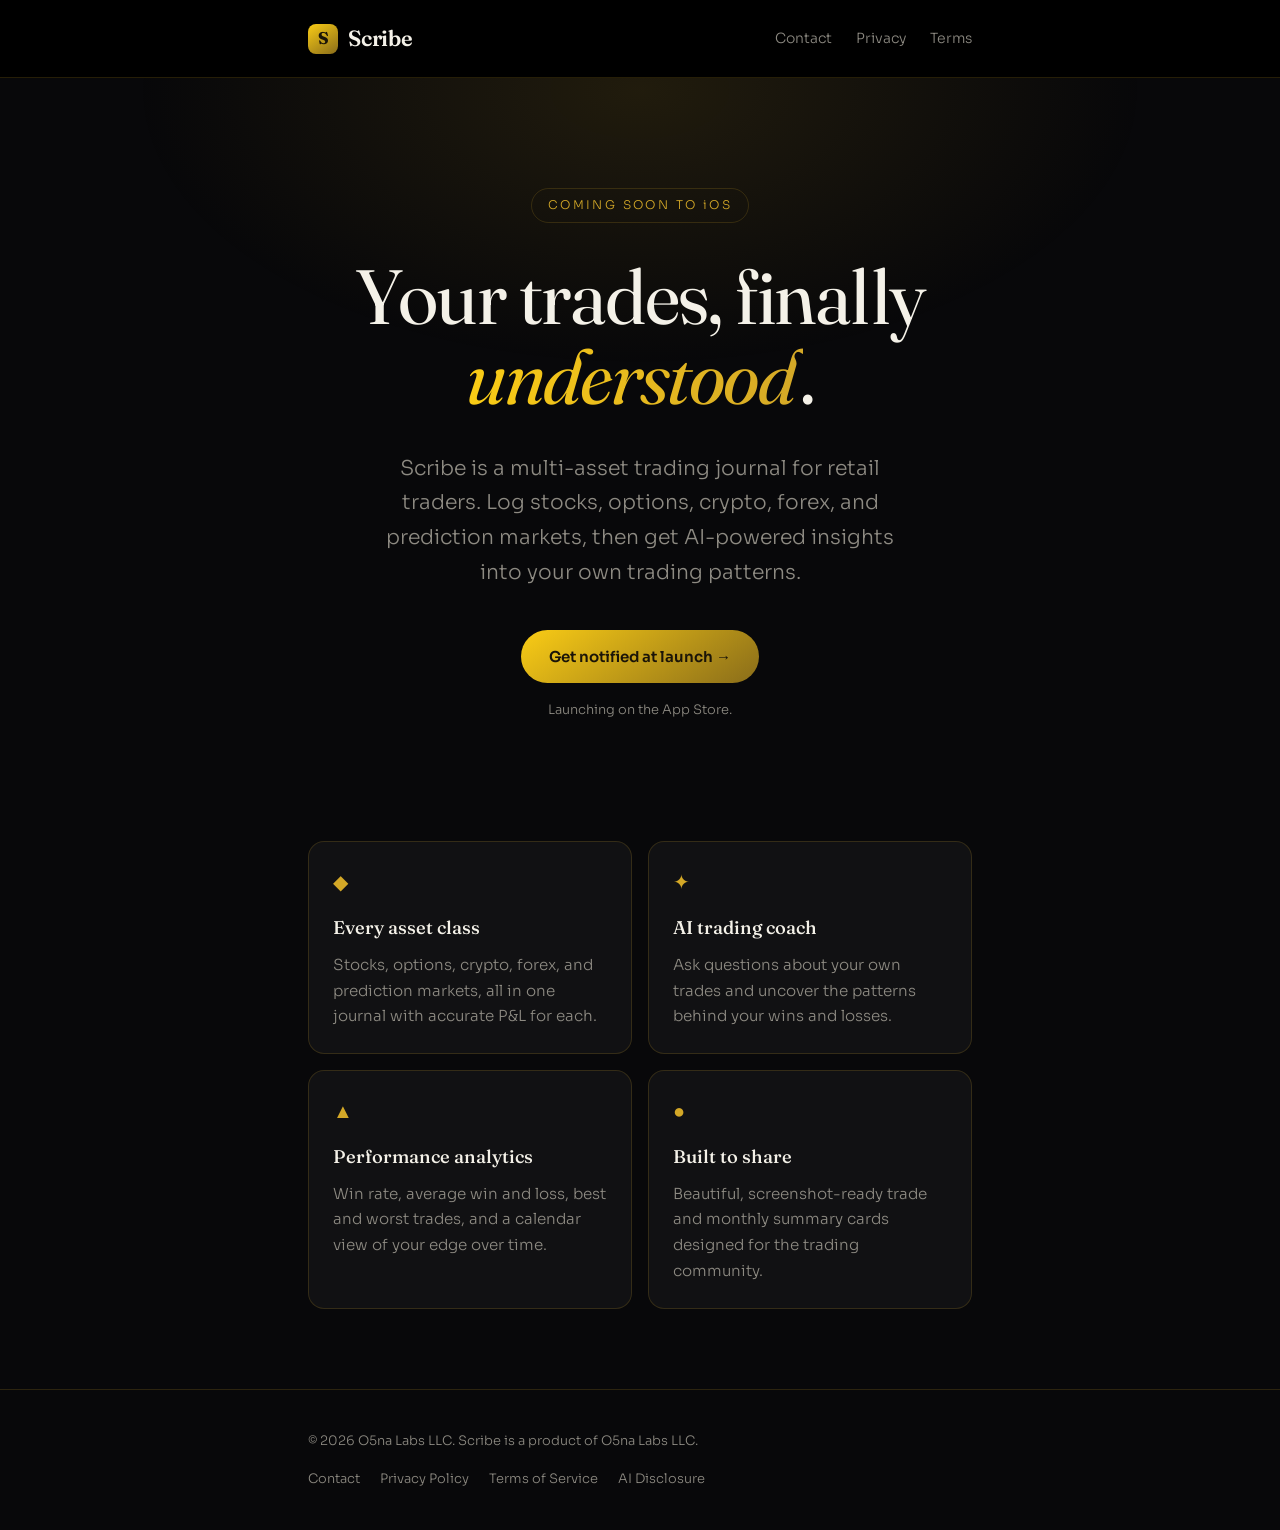
==== index.html @ bcdcf8ef "Add files via upload" ====
<!DOCTYPE html>
<html lang="en">
<head>
<meta charset="UTF-8">
<meta name="viewport" content="width=device-width, initial-scale=1.0">
<title>Scribe — Trading Journal</title>
<meta name="description" content="Scribe is a multi-asset trading journal for retail traders. Track stocks, options, crypto, forex, and prediction markets with AI-powered insights. Coming soon to iOS.">
<link rel="preconnect" href="https://fonts.googleapis.com">
<link rel="preconnect" href="https://fonts.gstatic.com" crossorigin>
<link href="https://fonts.googleapis.com/css2?family=Fraunces:opsz,wght@9..144,400;9..144,500;9..144,600;9..144,700&family=Sora:wght@300;400;500;600&display=swap" rel="stylesheet">
<style>
  :root {
    --gold: #d4a827;
    --gold-bright: #facc15;
    --gold-deep: #8a6d1a;
    --bg: #08080a;
    --bg-soft: #111113;
    --text: #f4f1e8;
    --text-muted: #8d8a82;
    --border: rgba(212, 168, 39, 0.18);
  }
  * { margin: 0; padding: 0; box-sizing: border-box; }
  html { scroll-behavior: smooth; }
  body {
    background: var(--bg);
    color: var(--text);
    font-family: 'Sora', sans-serif;
    font-weight: 300;
    line-height: 1.7;
    overflow-x: hidden;
    -webkit-font-smoothing: antialiased;
    min-height: 100vh;
    display: flex;
    flex-direction: column;
  }
  body::before {
    content: "";
    position: fixed;
    top: -25%;
    left: 50%;
    transform: translateX(-50%);
    width: 90vw;
    height: 70vh;
    background: radial-gradient(ellipse at center, rgba(212,168,39,0.12), transparent 62%);
    pointer-events: none;
    z-index: 0;
  }
  .wrap { position: relative; z-index: 1; max-width: 720px; margin: 0 auto; padding: 0 28px; width: 100%; }

  /* Header bar */
  .header-bar {
    background: #000;
    border-bottom: 1px solid var(--border);
    position: relative; z-index: 2;
  }
  nav {
    display: flex; justify-content: space-between; align-items: center;
    padding: 20px 28px; max-width: 720px; margin: 0 auto;
  }
  .brand {
    font-family: 'Fraunces', serif; font-weight: 600; font-size: 22px;
    letter-spacing: -0.01em; color: var(--text); text-decoration: none;
    display: flex; align-items: center; gap: 10px;
  }
  .brand .mark {
    width: 30px; height: 30px; border-radius: 8px;
    background: linear-gradient(145deg, var(--gold-bright), var(--gold-deep));
    display: flex; align-items: center; justify-content: center;
    font-size: 17px; font-weight: 700; color: #1a1408;
  }
  .nav-links { display: flex; gap: 24px; }
  .nav-links a {
    color: var(--text-muted); text-decoration: none; font-size: 14px;
    transition: color 0.25s ease;
  }
  .nav-links a:hover { color: var(--gold); }

  /* Hero */
  main { flex: 1; }
  header.hero { padding: 110px 0 90px; text-align: center; }
  .badge {
    display: inline-block; font-size: 12px; letter-spacing: 0.2em;
    color: var(--gold); border: 1px solid var(--border); border-radius: 100px;
    padding: 6px 16px; margin-bottom: 34px;
    opacity: 0; animation: rise 0.8s ease forwards 0.1s;
  }
  h1 {
    font-family: 'Fraunces', serif; font-weight: 400;
    font-size: clamp(2.8rem, 8vw, 4.8rem); line-height: 1.04; letter-spacing: -0.02em;
    margin-bottom: 28px; opacity: 0; animation: rise 0.8s ease forwards 0.25s;
  }
  h1 em {
    font-style: italic;
    background: linear-gradient(90deg, var(--gold-bright), var(--gold));
    -webkit-background-clip: text; background-clip: text; -webkit-text-fill-color: transparent;
    padding-right: 0.12em;
    margin-right: -0.04em;
  }
  h1 { padding-bottom: 0.08em; }
  .lede {
    font-size: clamp(1.05rem, 2.4vw, 1.28rem); color: var(--text-muted);
    max-width: 520px; margin: 0 auto 40px; font-weight: 300;
    opacity: 0; animation: rise 0.8s ease forwards 0.4s;
  }
  .cta {
    display: inline-flex; align-items: center; gap: 10px;
    background: linear-gradient(145deg, var(--gold-bright), var(--gold-deep));
    color: #1a1408; font-weight: 600; font-size: 15px; font-family: 'Sora';
    padding: 14px 28px; border-radius: 100px; text-decoration: none;
    opacity: 0; animation: rise 0.8s ease forwards 0.55s;
    transition: transform 0.3s ease;
  }
  .cta:hover { transform: translateY(-2px); }
  .cta-note { display:block; margin-top: 16px; font-size: 13px; color: var(--text-muted);
    opacity: 0; animation: rise 0.8s ease forwards 0.65s; }

  /* Features */
  .features { padding: 30px 0 80px; }
  .feature-grid { display: grid; grid-template-columns: 1fr 1fr; gap: 16px; }
  .feature {
    background: var(--bg-soft); border: 1px solid var(--border);
    border-radius: 16px; padding: 24px;
  }
  .feature h3 {
    font-family: 'Fraunces', serif; font-weight: 500; font-size: 1.15rem;
    margin-bottom: 8px; color: var(--text);
  }
  .feature p { font-size: 0.95rem; color: var(--text-muted); }
  .feature .ico { color: var(--gold); font-size: 20px; margin-bottom: 12px; display:block; }

  /* Footer */
  footer {
    border-top: 1px solid var(--border); padding: 40px 0;
    position: relative; z-index: 1;
  }
  .foot-inner {
    max-width: 720px; margin: 0 auto; padding: 0 28px;
    display: flex; justify-content: space-between; flex-wrap: wrap; gap: 16px;
    font-size: 13px; color: var(--text-muted);
  }
  .foot-links { display: flex; gap: 20px; flex-wrap: wrap; }
  .foot-links a { color: var(--text-muted); text-decoration: none; transition: color 0.25s; }
  .foot-links a:hover { color: var(--gold); }

  @keyframes rise { from { opacity: 0; transform: translateY(20px); } to { opacity: 1; transform: translateY(0); } }

  @media (max-width: 600px) {
    header.hero { padding: 70px 0 60px; }
    .feature-grid { grid-template-columns: 1fr; }
    .nav-links { gap: 16px; }
    .nav-links a { font-size: 13px; }
    .foot-inner { flex-direction: column; }
  }
</style>
</head>
<body>

<div class="header-bar">
  <nav>
    <a href="index.html" class="brand"><span class="mark">S</span> Scribe</a>
    <div class="nav-links">
      <a href="contact.html">Contact</a>
      <a href="privacy.html">Privacy</a>
      <a href="terms.html">Terms</a>
    </div>
  </nav>
</div>

<main>
<div class="wrap">
  <header class="hero">
    <span class="badge">COMING SOON TO iOS</span>
    <h1>Your trades, finally <em>understood</em>.</h1>
    <p class="lede">Scribe is a multi-asset trading journal for retail traders. Log stocks, options, crypto, forex, and prediction markets, then get AI-powered insights into your own trading patterns.</p>
    <a href="contact.html" class="cta">Get notified at launch →</a>
    <span class="cta-note">Launching on the App Store.</span>
  </header>

  <section class="features">
    <div class="feature-grid">
      <div class="feature">
        <span class="ico">◆</span>
        <h3>Every asset class</h3>
        <p>Stocks, options, crypto, forex, and prediction markets, all in one journal with accurate P&L for each.</p>
      </div>
      <div class="feature">
        <span class="ico">✦</span>
        <h3>AI trading coach</h3>
        <p>Ask questions about your own trades and uncover the patterns behind your wins and losses.</p>
      </div>
      <div class="feature">
        <span class="ico">▲</span>
        <h3>Performance analytics</h3>
        <p>Win rate, average win and loss, best and worst trades, and a calendar view of your edge over time.</p>
      </div>
      <div class="feature">
        <span class="ico">●</span>
        <h3>Built to share</h3>
        <p>Beautiful, screenshot-ready trade and monthly summary cards designed for the trading community.</p>
      </div>
    </div>
  </section>
</div>
</main>

<footer>
  <div class="foot-inner">
    <div>© 2026 O5na Labs LLC. Scribe is a product of O5na Labs LLC.</div>
    <div class="foot-links">
      <a href="contact.html">Contact</a>
      <a href="privacy.html">Privacy Policy</a>
      <a href="terms.html">Terms of Service</a>
      <a href="ai-disclosure.html">AI Disclosure</a>
    </div>
  </div>
</footer>

</body>
</html>
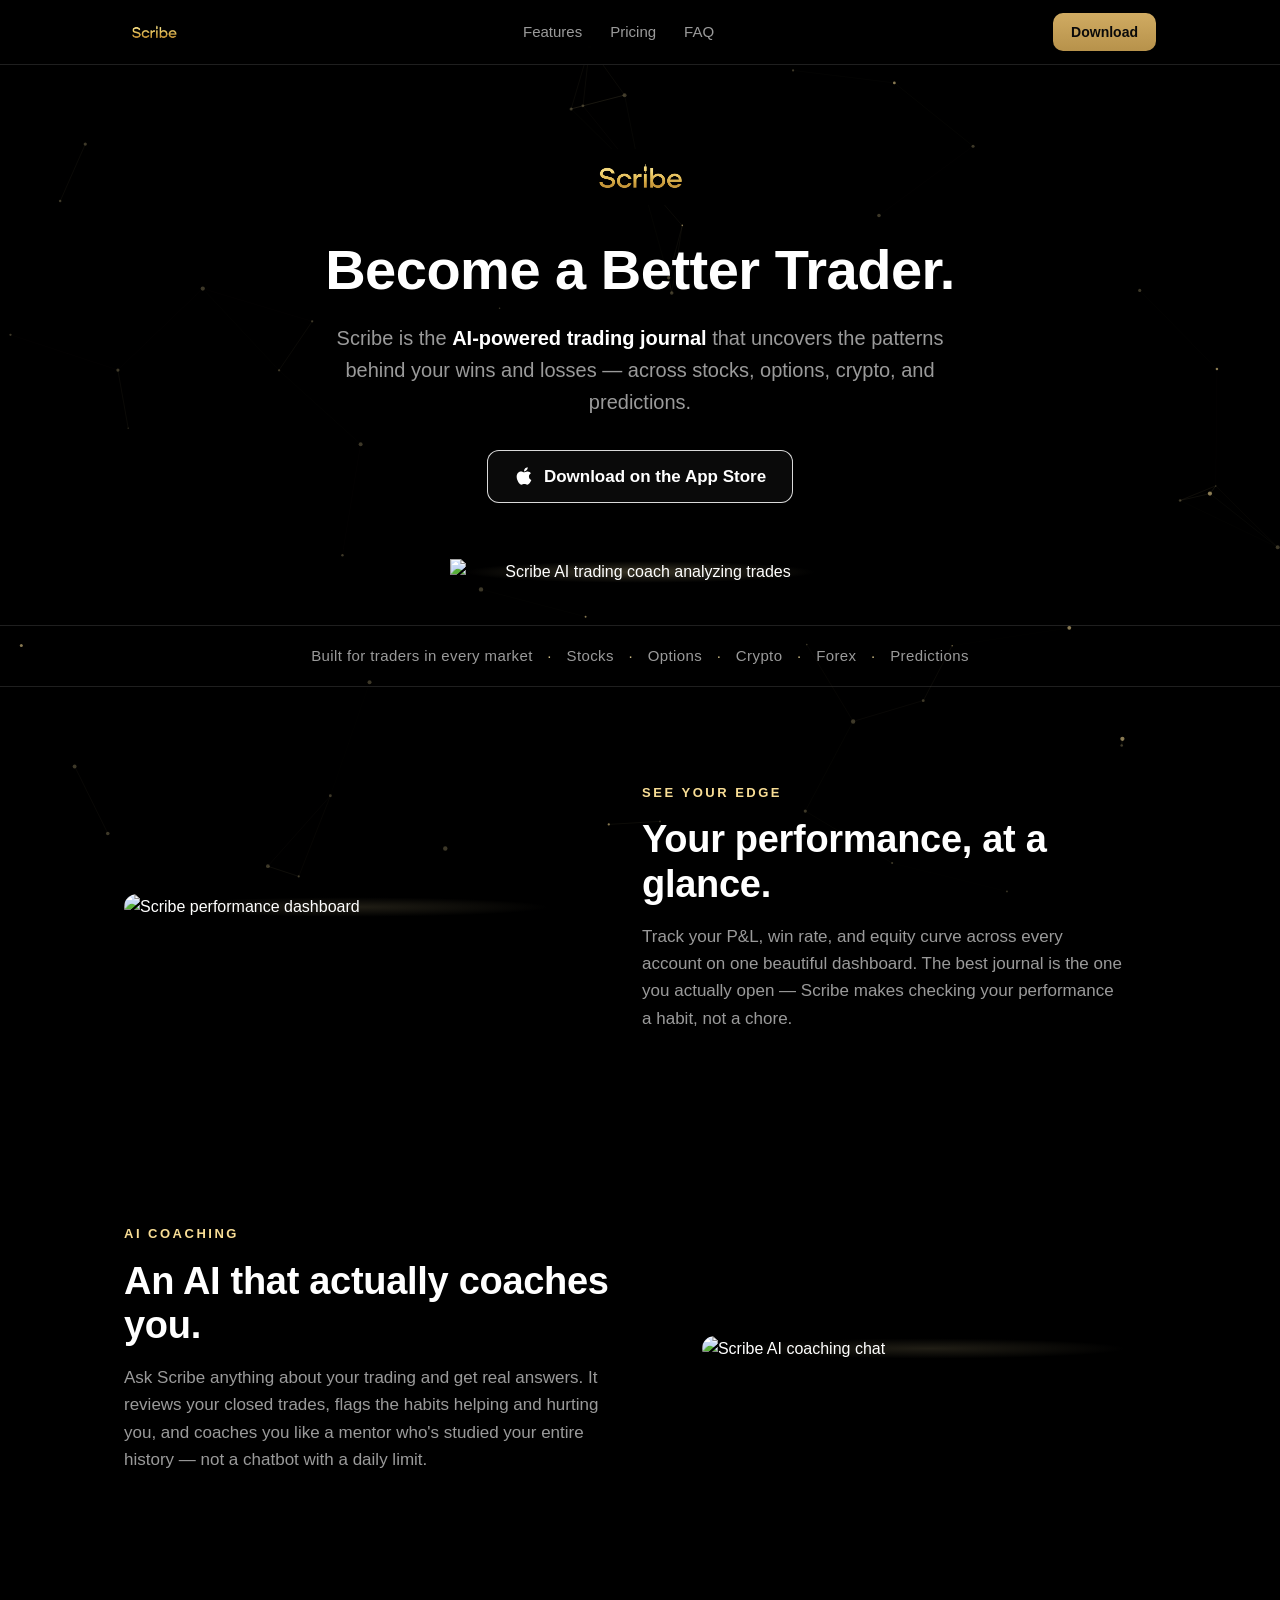
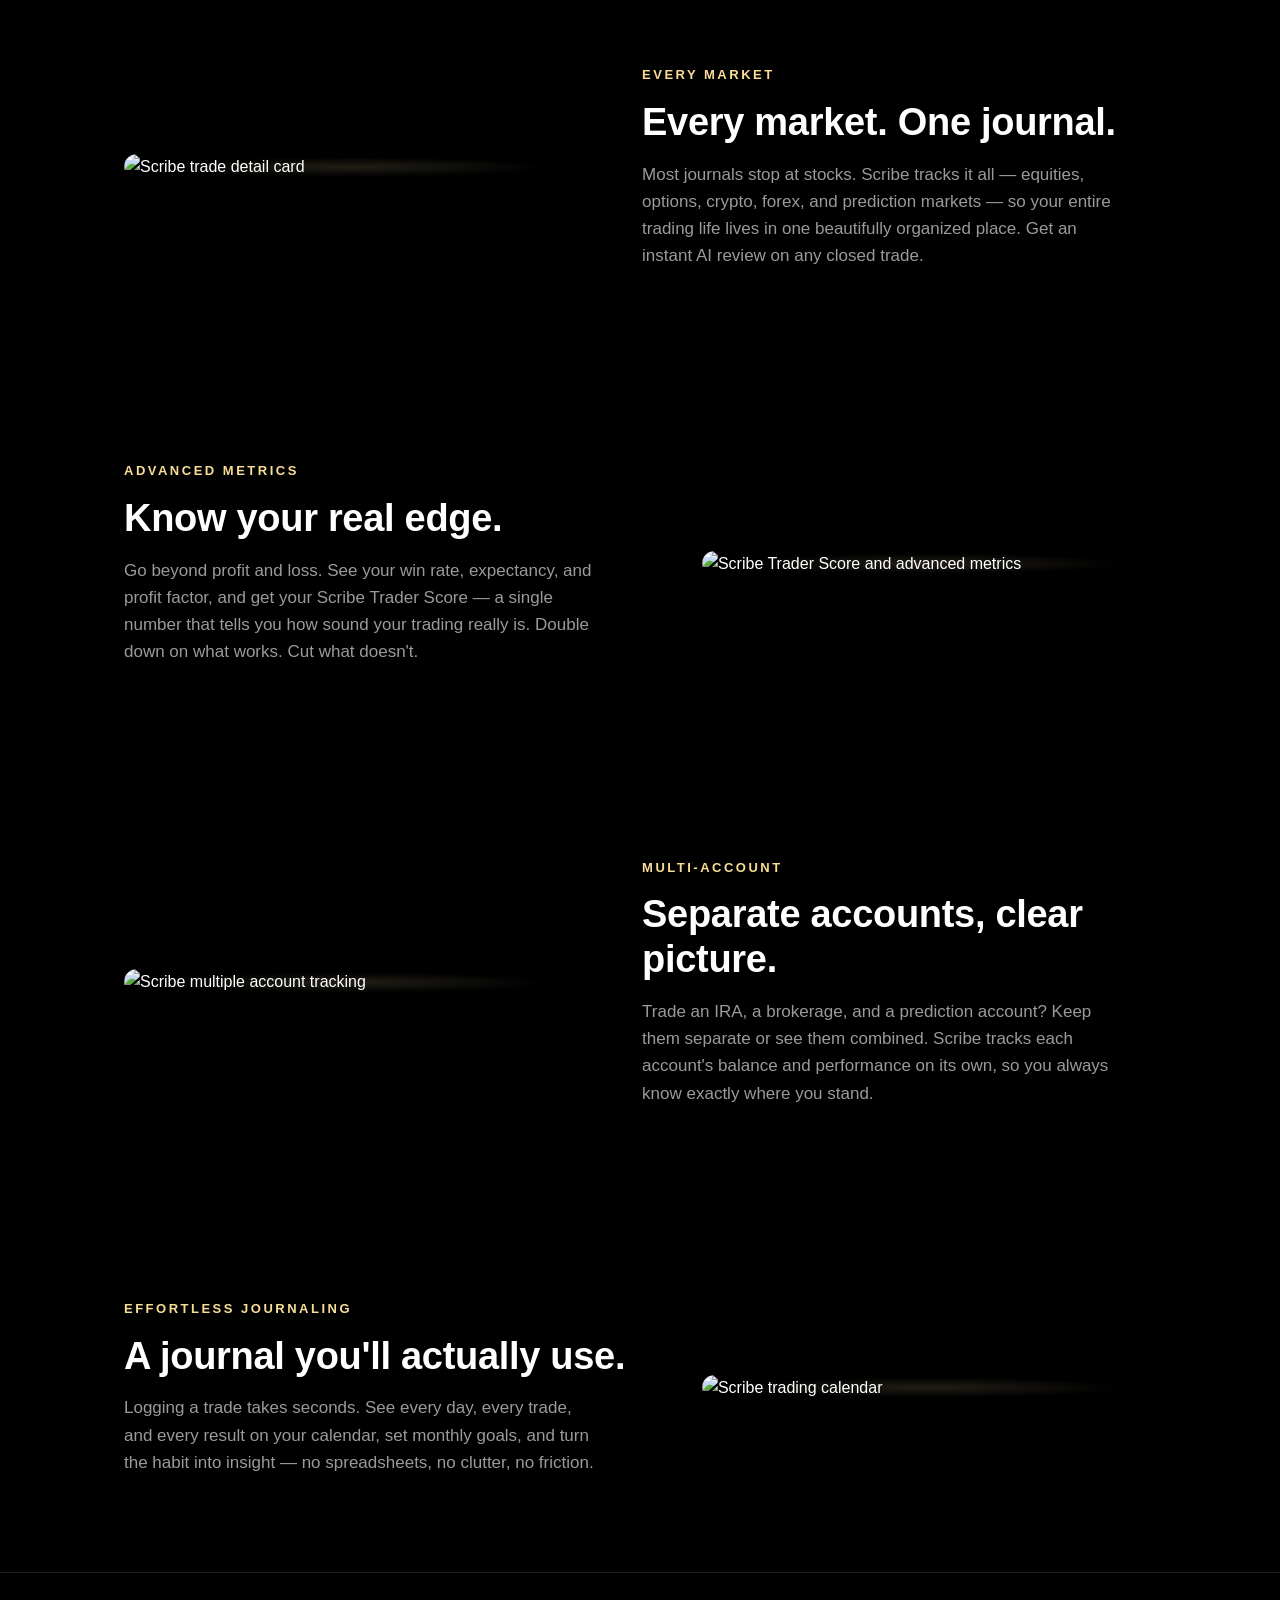
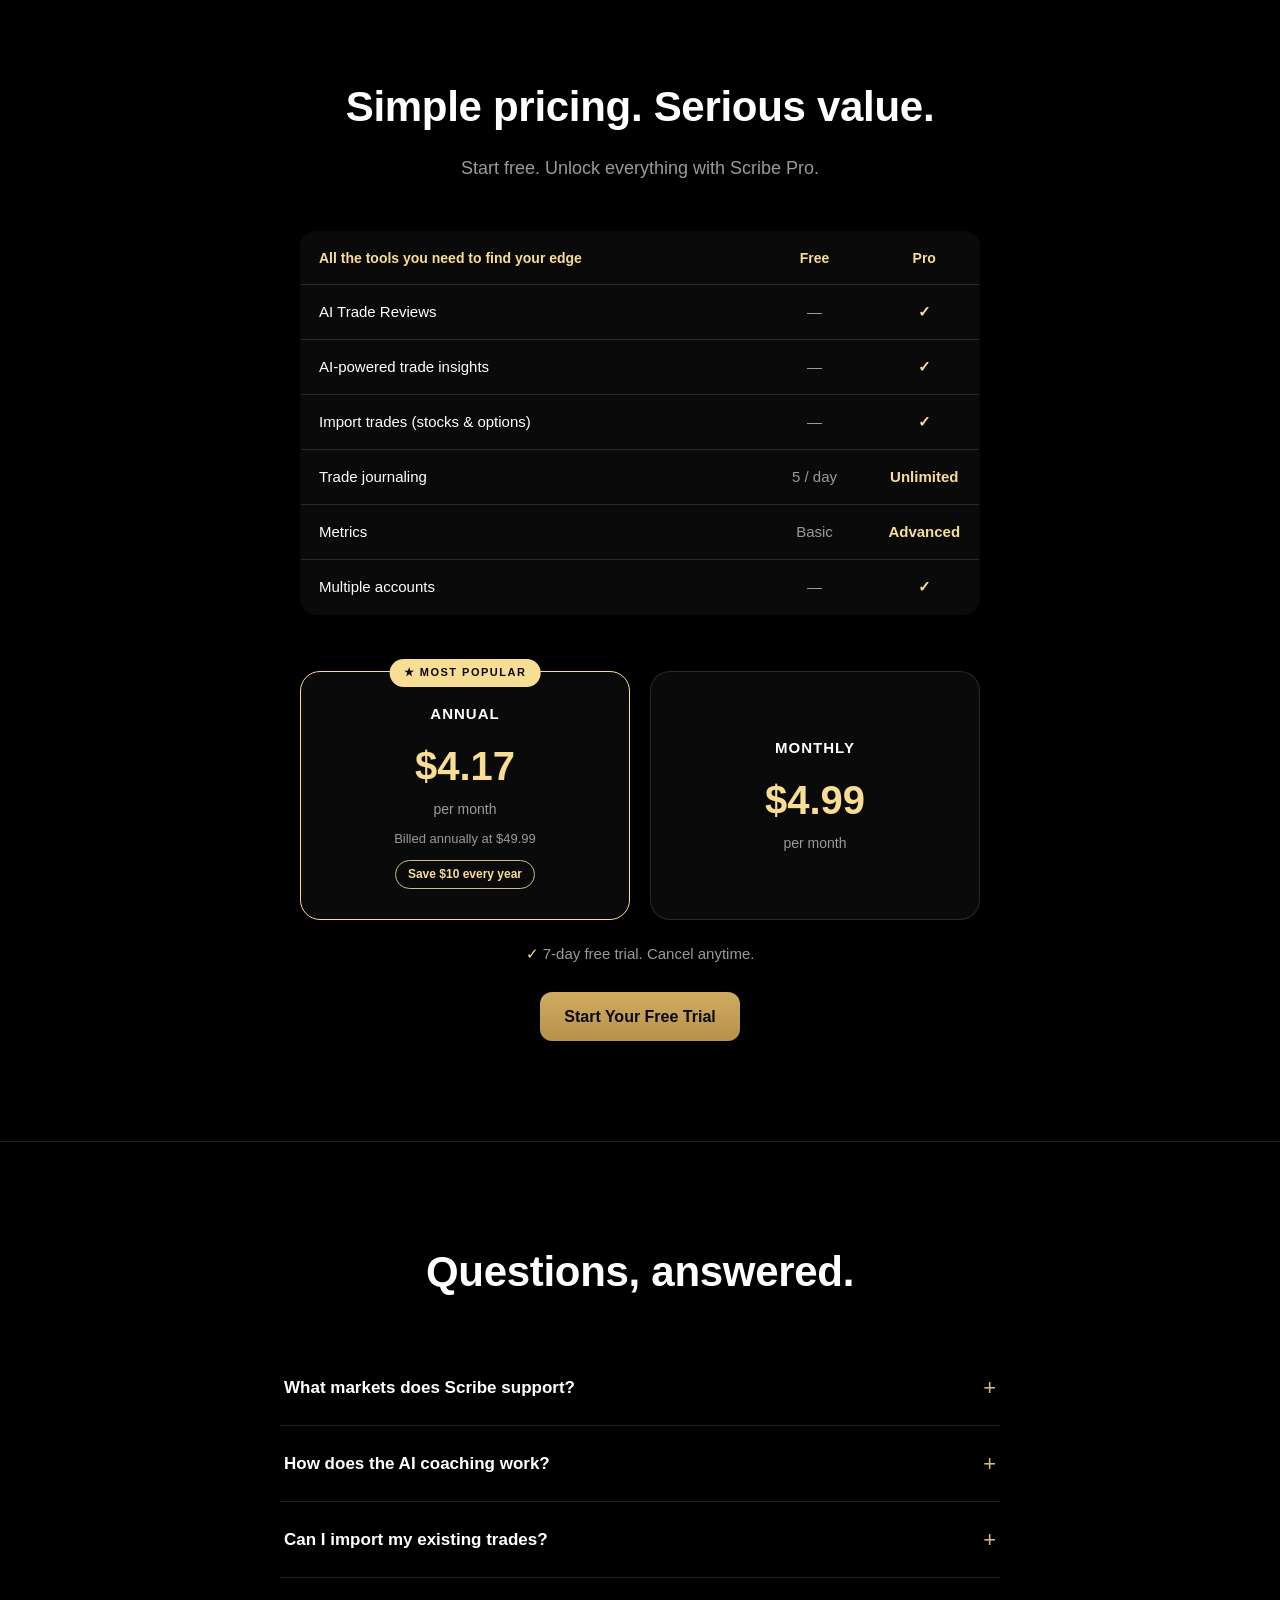
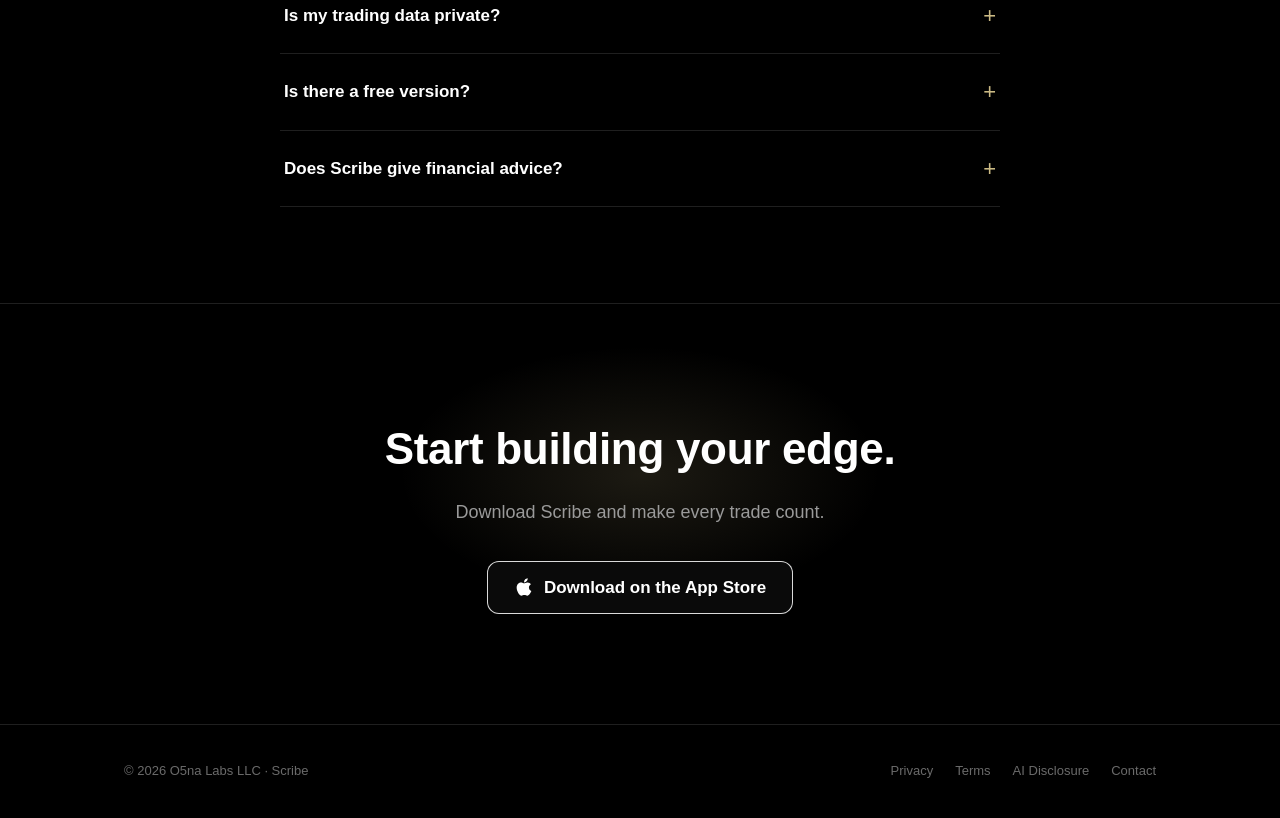
==== commit 80c99d56: "Add files via upload" ====
--- a/index.html
+++ b/index.html
@@ -1,219 +1,412 @@
 <!DOCTYPE html>
 <html lang="en">
 <head>
-<meta charset="UTF-8">
+<meta charset="utf-8">
 <meta name="viewport" content="width=device-width, initial-scale=1.0">
-<title>Scribe — Trading Journal</title>
-<meta name="description" content="Scribe is a multi-asset trading journal for retail traders. Track stocks, options, crypto, forex, and prediction markets with AI-powered insights. Coming soon to iOS.">
-<link rel="preconnect" href="https://fonts.googleapis.com">
-<link rel="preconnect" href="https://fonts.gstatic.com" crossorigin>
-<link href="https://fonts.googleapis.com/css2?family=Fraunces:opsz,wght@9..144,400;9..144,500;9..144,600;9..144,700&family=Sora:wght@300;400;500;600&display=swap" rel="stylesheet">
+<title>Scribe: AI Trading Coach — AI Journal for Every Trade</title>
+<meta name="description" content="Scribe is the AI-powered trading journal that uncovers the patterns behind your wins and losses — across stocks, options, crypto, forex, and prediction markets. 7-day free trial.">
+<meta property="og:title" content="Scribe: AI Trading Coach">
+<meta property="og:description" content="Turn every trade into your next edge. The AI trading journal for stocks, options, crypto, and predictions.">
+<meta property="og:image" content="https://scribetrading.com/assets/og.png">
+<meta property="og:url" content="https://scribetrading.com">
+<meta property="og:type" content="website">
+<meta name="twitter:card" content="summary_large_image">
+<link rel="icon" type="image/png" href="/email-logo.png">
 <style>
-  :root {
-    --gold: #d4a827;
-    --gold-bright: #facc15;
-    --gold-deep: #8a6d1a;
-    --bg: #08080a;
-    --bg-soft: #111113;
-    --text: #f4f1e8;
-    --text-muted: #8d8a82;
-    --border: rgba(212, 168, 39, 0.18);
+  :root{
+    --bg:#000000; --card:#0A0A0A; --line:rgba(255,255,255,.12);
+    --gold:#CBBA84; --gold-bright:#F8DD95; --text:#ffffff; --muted:#9a9a9a;
   }
-  * { margin: 0; padding: 0; box-sizing: border-box; }
-  html { scroll-behavior: smooth; }
-  body {
-    background: var(--bg);
-    color: var(--text);
-    font-family: 'Sora', sans-serif;
-    font-weight: 300;
-    line-height: 1.7;
-    overflow-x: hidden;
-    -webkit-font-smoothing: antialiased;
-    min-height: 100vh;
-    display: flex;
-    flex-direction: column;
-  }
-  body::before {
-    content: "";
-    position: fixed;
-    top: -25%;
-    left: 50%;
-    transform: translateX(-50%);
-    width: 90vw;
-    height: 70vh;
-    background: radial-gradient(ellipse at center, rgba(212,168,39,0.12), transparent 62%);
-    pointer-events: none;
-    z-index: 0;
-  }
-  .wrap { position: relative; z-index: 1; max-width: 720px; margin: 0 auto; padding: 0 28px; width: 100%; }
-
-  /* Header bar */
-  .header-bar {
-    background: #000;
-    border-bottom: 1px solid var(--border);
-    position: relative; z-index: 2;
-  }
-  nav {
-    display: flex; justify-content: space-between; align-items: center;
-    padding: 20px 28px; max-width: 720px; margin: 0 auto;
-  }
-  .brand {
-    font-family: 'Fraunces', serif; font-weight: 600; font-size: 22px;
-    letter-spacing: -0.01em; color: var(--text); text-decoration: none;
-    display: flex; align-items: center; gap: 10px;
-  }
-  .brand .mark {
-    width: 30px; height: 30px; border-radius: 8px;
-    background: linear-gradient(145deg, var(--gold-bright), var(--gold-deep));
-    display: flex; align-items: center; justify-content: center;
-    font-size: 17px; font-weight: 700; color: #1a1408;
-  }
-  .nav-links { display: flex; gap: 24px; }
-  .nav-links a {
-    color: var(--text-muted); text-decoration: none; font-size: 14px;
-    transition: color 0.25s ease;
-  }
-  .nav-links a:hover { color: var(--gold); }
-
-  /* Hero */
-  main { flex: 1; }
-  header.hero { padding: 110px 0 90px; text-align: center; }
-  .badge {
-    display: inline-block; font-size: 12px; letter-spacing: 0.2em;
-    color: var(--gold); border: 1px solid var(--border); border-radius: 100px;
-    padding: 6px 16px; margin-bottom: 34px;
-    opacity: 0; animation: rise 0.8s ease forwards 0.1s;
-  }
-  h1 {
-    font-family: 'Fraunces', serif; font-weight: 400;
-    font-size: clamp(2.8rem, 8vw, 4.8rem); line-height: 1.04; letter-spacing: -0.02em;
-    margin-bottom: 28px; opacity: 0; animation: rise 0.8s ease forwards 0.25s;
-  }
-  h1 em {
-    font-style: italic;
-    background: linear-gradient(90deg, var(--gold-bright), var(--gold));
-    -webkit-background-clip: text; background-clip: text; -webkit-text-fill-color: transparent;
-    padding-right: 0.12em;
-    margin-right: -0.04em;
-  }
-  h1 { padding-bottom: 0.08em; }
-  .lede {
-    font-size: clamp(1.05rem, 2.4vw, 1.28rem); color: var(--text-muted);
-    max-width: 520px; margin: 0 auto 40px; font-weight: 300;
-    opacity: 0; animation: rise 0.8s ease forwards 0.4s;
-  }
-  .cta {
-    display: inline-flex; align-items: center; gap: 10px;
-    background: linear-gradient(145deg, var(--gold-bright), var(--gold-deep));
-    color: #1a1408; font-weight: 600; font-size: 15px; font-family: 'Sora';
-    padding: 14px 28px; border-radius: 100px; text-decoration: none;
-    opacity: 0; animation: rise 0.8s ease forwards 0.55s;
-    transition: transform 0.3s ease;
-  }
-  .cta:hover { transform: translateY(-2px); }
-  .cta-note { display:block; margin-top: 16px; font-size: 13px; color: var(--text-muted);
-    opacity: 0; animation: rise 0.8s ease forwards 0.65s; }
-
-  /* Features */
-  .features { padding: 30px 0 80px; }
-  .feature-grid { display: grid; grid-template-columns: 1fr 1fr; gap: 16px; }
-  .feature {
-    background: var(--bg-soft); border: 1px solid var(--border);
-    border-radius: 16px; padding: 24px;
-  }
-  .feature h3 {
-    font-family: 'Fraunces', serif; font-weight: 500; font-size: 1.15rem;
-    margin-bottom: 8px; color: var(--text);
-  }
-  .feature p { font-size: 0.95rem; color: var(--text-muted); }
-  .feature .ico { color: var(--gold); font-size: 20px; margin-bottom: 12px; display:block; }
-
-  /* Footer */
-  footer {
-    border-top: 1px solid var(--border); padding: 40px 0;
-    position: relative; z-index: 1;
-  }
-  .foot-inner {
-    max-width: 720px; margin: 0 auto; padding: 0 28px;
-    display: flex; justify-content: space-between; flex-wrap: wrap; gap: 16px;
-    font-size: 13px; color: var(--text-muted);
-  }
-  .foot-links { display: flex; gap: 20px; flex-wrap: wrap; }
-  .foot-links a { color: var(--text-muted); text-decoration: none; transition: color 0.25s; }
-  .foot-links a:hover { color: var(--gold); }
-
-  @keyframes rise { from { opacity: 0; transform: translateY(20px); } to { opacity: 1; transform: translateY(0); } }
-
-  @media (max-width: 600px) {
-    header.hero { padding: 70px 0 60px; }
-    .feature-grid { grid-template-columns: 1fr; }
-    .nav-links { gap: 16px; }
-    .nav-links a { font-size: 13px; }
-    .foot-inner { flex-direction: column; }
+  *{margin:0;padding:0;box-sizing:border-box}
+  html{scroll-behavior:smooth}
+  body{background:var(--bg);color:var(--text);font-family:-apple-system,BlinkMacSystemFont,"Segoe UI",Roboto,Helvetica,Arial,sans-serif;-webkit-font-smoothing:antialiased;line-height:1.6}
+  /* Ambient particle background */
+  #bg-net{position:fixed;inset:0;z-index:0;pointer-events:none}
+  nav,header,.strip,#features,#pricing,#faq,.final,footer{position:relative;z-index:1}
+  img{max-width:100%;display:block}
+  a{color:inherit;text-decoration:none}
+  .wrap{max-width:1080px;margin:0 auto;padding:0 24px}
+
+  /* NAV */
+  nav{position:sticky;top:0;z-index:50;background:rgba(0,0,0,.82);backdrop-filter:blur(14px);-webkit-backdrop-filter:blur(14px);border-bottom:1px solid var(--line)}
+  .nav-inner{display:flex;align-items:center;justify-content:space-between;height:64px}
+  .nav-logo img{height:30px;width:auto}
+  .nav-links{display:flex;gap:28px;align-items:center;font-size:15px;color:var(--muted)}
+  .nav-links a:hover{color:#fff}
+  .btn{display:inline-block;background:linear-gradient(180deg,#D0AB62,#B7924B);color:#0a0a0a;font-weight:700;border-radius:12px;padding:12px 24px;font-size:16px;transition:opacity .15s}
+  .btn:hover{opacity:.9}
+  .btn.small{padding:8px 18px;font-size:14px;border-radius:10px}
+
+  /* HERO */
+  header{padding:84px 0 40px;text-align:center;position:relative;overflow:hidden}
+  .hero-logo{height:56px;width:auto;margin:0 auto 34px}
+  h1{font-size:56px;line-height:1.12;font-weight:800;letter-spacing:-.5px}
+  .hero-sub{color:var(--muted);font-size:20px;max-width:640px;margin:20px auto 32px}
+  .hero-sub b{color:#fff;font-weight:600}
+  .store-btn{display:inline-flex;align-items:center;gap:10px;background:#0A0A0A;border:1.5px solid rgba(255,255,255,.85);color:#fff;border-radius:12px;padding:12px 26px;font-size:17px;font-weight:600;transition:background .15s}
+  .store-btn:hover{background:#161616}
+  .store-btn svg{width:20px;height:20px;fill:#fff}
+  .hero-phone{max-width:380px;margin:56px auto 0;position:relative}
+  .hero-phone::before{content:"";position:absolute;inset:-8% -14%;background:radial-gradient(closest-side,rgba(203,186,132,.28),transparent 72%);z-index:0}
+  .hero-phone img{position:relative;z-index:1}
+
+  /* STRIP */
+  .strip{border-top:1px solid var(--line);border-bottom:1px solid var(--line);padding:18px 0;text-align:center;color:var(--muted);font-size:15px;letter-spacing:.4px}
+  .strip .dot{color:var(--gold);padding:0 10px}
+
+  /* FEATURES */
+  section.feature{padding:96px 0}
+  .feat{display:flex;align-items:center;gap:64px}
+  .feat.rev{flex-direction:row-reverse}
+  .feat-img{flex:0 0 44%;position:relative}
+  .feat-img::before{content:"";position:absolute;inset:-6% -12%;background:radial-gradient(closest-side,rgba(203,186,132,.16),transparent 70%)}
+  .feat-img img{position:relative;border-radius:24px}
+  .feat-copy{flex:1}
+  .eyebrow{color:var(--gold-bright);font-size:13px;font-weight:700;letter-spacing:2.5px;text-transform:uppercase;margin-bottom:14px}
+  .feat-copy h2{font-size:38px;line-height:1.18;font-weight:800;letter-spacing:-.3px;margin-bottom:16px}
+  .feat-copy p{color:var(--muted);font-size:17px;max-width:480px}
+
+  /* PRICING */
+  #pricing{padding:100px 0;border-top:1px solid var(--line)}
+  .center{text-align:center}
+  #pricing h2{font-size:42px;font-weight:800;letter-spacing:-.3px}
+  .pricing-sub{color:var(--muted);font-size:18px;margin:14px 0 48px}
+  table{width:100%;max-width:680px;margin:0 auto 56px;border-collapse:collapse;background:var(--card);border:1px solid var(--line);border-radius:16px;overflow:hidden}
+  th,td{padding:15px 18px;text-align:left;font-size:15px;border-bottom:1px solid var(--line)}
+  tr:last-child td{border-bottom:none}
+  thead th{color:var(--gold-bright);font-size:14px;font-weight:700}
+  thead th:nth-child(2),thead th:nth-child(3){text-align:center;width:110px}
+  td:nth-child(2),td:nth-child(3){text-align:center}
+  td:nth-child(2){color:var(--muted)}
+  td:nth-child(3){color:var(--gold-bright);font-weight:600}
+  .plans{display:flex;gap:20px;max-width:680px;margin:0 auto 22px;align-items:stretch}
+  .plan{flex:1;background:var(--card);border:1px solid var(--line);border-radius:20px;padding:30px 24px;text-align:center;display:flex;flex-direction:column;justify-content:center;position:relative}
+  .plan.featured{border:1.5px solid var(--gold-bright)}
+  .badge{position:absolute;top:-13px;left:50%;transform:translateX(-50%);background:var(--gold-bright);color:#0a0a0a;font-size:11px;font-weight:800;letter-spacing:1.5px;padding:5px 14px;border-radius:999px;white-space:nowrap}
+  .plan .name{font-size:15px;font-weight:700;letter-spacing:1px;color:#fff;margin-bottom:8px}
+  .plan .price{font-size:40px;font-weight:800;color:var(--gold-bright)}
+  .plan .per{color:var(--muted);font-size:14px}
+  .plan .note{color:var(--muted);font-size:13px;margin-top:8px}
+  .pill{display:inline-block;border:1px solid var(--gold);color:var(--gold-bright);font-size:12px;font-weight:600;border-radius:999px;padding:4px 12px;margin-top:10px}
+  .trial{color:var(--muted);font-size:15px;margin:6px 0 26px}
+  .trial .shield{color:var(--gold-bright)}
+
+  /* FAQ */
+  #faq{padding:96px 0;border-top:1px solid var(--line)}
+  #faq h2{font-size:42px;font-weight:800;text-align:center;margin-bottom:44px;letter-spacing:-.3px}
+  details{max-width:720px;margin:0 auto;border-bottom:1px solid var(--line)}
+  summary{cursor:pointer;padding:20px 4px;font-size:17px;font-weight:600;list-style:none;display:flex;justify-content:space-between;align-items:center}
+  summary::-webkit-details-marker{display:none}
+  summary::after{content:"+";color:var(--gold);font-size:22px;font-weight:400}
+  details[open] summary::after{content:"–"}
+  details p{color:var(--muted);font-size:15.5px;padding:0 4px 22px;max-width:660px}
+
+  /* FINAL CTA */
+  .final{padding:110px 0;text-align:center;border-top:1px solid var(--line);position:relative;overflow:hidden}
+  .final::before{content:"";position:absolute;left:50%;top:0;transform:translateX(-50%);width:640px;height:340px;background:radial-gradient(closest-side,rgba(203,186,132,.14),transparent 75%)}
+  .final h2{font-size:44px;font-weight:800;letter-spacing:-.3px;position:relative}
+  .final p{color:var(--muted);font-size:18px;margin:14px 0 34px;position:relative}
+  .final .store-btn{position:relative}
+
+  footer{border-top:1px solid var(--line);padding:36px 0;color:#6a6a6a;font-size:13px}
+  .foot-inner{display:flex;justify-content:space-between;align-items:center;flex-wrap:wrap;gap:14px}
+  .foot-links{display:flex;gap:22px}
+  .foot-links a:hover{color:#fff}
+
+  @media (max-width:840px){
+    h1{font-size:38px}
+    .hero-sub{font-size:17px}
+    .feat,.feat.rev{flex-direction:column;gap:40px}
+    .feat-img{flex:none;max-width:320px}
+    .feat-copy h2{font-size:30px}
+    .feat-copy{text-align:center}
+    .feat-copy p{margin:0 auto}
+    section.feature{padding:64px 0}
+    .plans{flex-direction:column}
+    .nav-links{display:none}
+    #pricing h2,#faq h2,.final h2{font-size:32px}
   }
 </style>
 </head>
 <body>
 
-<div class="header-bar">
-  <nav>
-    <a href="index.html" class="brand"><span class="mark">S</span> Scribe</a>
+<canvas id="bg-net" aria-hidden="true"></canvas>
+
+<nav>
+  <div class="wrap nav-inner">
+    <a class="nav-logo" href="#"><img src="/email-logo.png" alt="Scribe"></a>
     <div class="nav-links">
-      <a href="contact.html">Contact</a>
-      <a href="privacy.html">Privacy</a>
-      <a href="terms.html">Terms</a>
-    </div>
-  </nav>
+      <a href="#features">Features</a>
+      <a href="#pricing">Pricing</a>
+      <a href="#faq">FAQ</a>
+    </div>
+    <a class="btn small" href="TODO_APP_STORE_URL">Download</a>
+  </div>
+</nav>
+
+<header>
+  <div class="wrap">
+    <img class="hero-logo" src="/email-logo.png" alt="Scribe">
+    <h1>Become a Better Trader.</h1>
+    <p class="hero-sub">Scribe is the <b>AI-powered trading journal</b> that uncovers the patterns behind your wins and losses — across stocks, options, crypto, and predictions.</p>
+    <a class="store-btn" href="TODO_APP_STORE_URL">
+      <svg viewBox="0 0 384 512" xmlns="http://www.w3.org/2000/svg"><path d="M318.7 268.7c-.2-36.7 16.4-64.4 50-84.8-18.8-26.9-47.2-41.7-84.7-44.6-35.5-2.8-74.3 20.7-88.5 20.7-15 0-49.4-19.7-76.4-19.7C63.3 141.2 4 184.8 4 273.5q0 39.3 14.4 81.2c12.8 36.7 59 126.7 107.2 125.2 25.2-.6 43-17.9 75.8-17.9 31.8 0 48.3 17.9 76.4 17.9 48.6-.7 90.4-82.5 102.6-119.3-65.2-30.7-61.7-90-61.7-91.9zm-56.6-164.2c27.3-32.4 24.8-61.9 24-72.5-24.1 1.4-52 16.4-67.9 34.9-17.5 19.8-27.8 44.3-25.6 71.9 26.1 2 49.9-11.4 69.5-34.3z"/></svg>
+      Download on the App Store
+    </a>
+    <div class="hero-phone"><img src="assets/shot-ai.png" alt="Scribe AI trading coach analyzing trades"></div>
+  </div>
+</header>
+
+<div class="strip">
+  Built for traders in every market <span class="dot">·</span> Stocks <span class="dot">·</span> Options <span class="dot">·</span> Crypto <span class="dot">·</span> Forex <span class="dot">·</span> Predictions
 </div>
 
-<main>
-<div class="wrap">
-  <header class="hero">
-    <span class="badge">COMING SOON TO iOS</span>
-    <h1>Your trades, finally <em>understood</em>.</h1>
-    <p class="lede">Scribe is a multi-asset trading journal for retail traders. Log stocks, options, crypto, forex, and prediction markets, then get AI-powered insights into your own trading patterns.</p>
-    <a href="contact.html" class="cta">Get notified at launch →</a>
-    <span class="cta-note">Launching on the App Store.</span>
-  </header>
-
-  <section class="features">
-    <div class="feature-grid">
-      <div class="feature">
-        <span class="ico">◆</span>
-        <h3>Every asset class</h3>
-        <p>Stocks, options, crypto, forex, and prediction markets, all in one journal with accurate P&L for each.</p>
-      </div>
-      <div class="feature">
-        <span class="ico">✦</span>
-        <h3>AI trading coach</h3>
-        <p>Ask questions about your own trades and uncover the patterns behind your wins and losses.</p>
-      </div>
-      <div class="feature">
-        <span class="ico">▲</span>
-        <h3>Performance analytics</h3>
-        <p>Win rate, average win and loss, best and worst trades, and a calendar view of your edge over time.</p>
-      </div>
-      <div class="feature">
-        <span class="ico">●</span>
-        <h3>Built to share</h3>
-        <p>Beautiful, screenshot-ready trade and monthly summary cards designed for the trading community.</p>
-      </div>
-    </div>
-  </section>
+<div id="features">
+
+  <section class="feature">
+    <div class="wrap feat">
+      <div class="feat-img"><img src="assets/shot-dashboard.png" alt="Scribe performance dashboard"></div>
+      <div class="feat-copy">
+        <div class="eyebrow">See Your Edge</div>
+        <h2>Your performance, at a glance.</h2>
+        <p>Track your P&amp;L, win rate, and equity curve across every account on one beautiful dashboard. The best journal is the one you actually open — Scribe makes checking your performance a habit, not a chore.</p>
+      </div>
+    </div>
+  </section>
+
+  <section class="feature">
+    <div class="wrap feat rev">
+      <div class="feat-img"><img src="assets/shot-ai.png" alt="Scribe AI coaching chat"></div>
+      <div class="feat-copy">
+        <div class="eyebrow">AI Coaching</div>
+        <h2>An AI that actually coaches you.</h2>
+        <p>Ask Scribe anything about your trading and get real answers. It reviews your closed trades, flags the habits helping and hurting you, and coaches you like a mentor who's studied your entire history — not a chatbot with a daily limit.</p>
+      </div>
+    </div>
+  </section>
+
+  <section class="feature">
+    <div class="wrap feat">
+      <div class="feat-img"><img src="assets/shot-card.png" alt="Scribe trade detail card"></div>
+      <div class="feat-copy">
+        <div class="eyebrow">Every Market</div>
+        <h2>Every market. One journal.</h2>
+        <p>Most journals stop at stocks. Scribe tracks it all — equities, options, crypto, forex, and prediction markets — so your entire trading life lives in one beautifully organized place. Get an instant AI review on any closed trade.</p>
+      </div>
+    </div>
+  </section>
+
+  <section class="feature">
+    <div class="wrap feat rev">
+      <div class="feat-img"><img src="assets/shot-score.png" alt="Scribe Trader Score and advanced metrics"></div>
+      <div class="feat-copy">
+        <div class="eyebrow">Advanced Metrics</div>
+        <h2>Know your real edge.</h2>
+        <p>Go beyond profit and loss. See your win rate, expectancy, and profit factor, and get your Scribe Trader Score — a single number that tells you how sound your trading really is. Double down on what works. Cut what doesn't.</p>
+      </div>
+    </div>
+  </section>
+
+  <section class="feature">
+    <div class="wrap feat">
+      <div class="feat-img"><img src="assets/shot-accounts.png" alt="Scribe multiple account tracking"></div>
+      <div class="feat-copy">
+        <div class="eyebrow">Multi-Account</div>
+        <h2>Separate accounts, clear picture.</h2>
+        <p>Trade an IRA, a brokerage, and a prediction account? Keep them separate or see them combined. Scribe tracks each account's balance and performance on its own, so you always know exactly where you stand.</p>
+      </div>
+    </div>
+  </section>
+
+  <section class="feature">
+    <div class="wrap feat rev">
+      <div class="feat-img"><img src="assets/shot-calendar.png" alt="Scribe trading calendar"></div>
+      <div class="feat-copy">
+        <div class="eyebrow">Effortless Journaling</div>
+        <h2>A journal you'll actually use.</h2>
+        <p>Logging a trade takes seconds. See every day, every trade, and every result on your calendar, set monthly goals, and turn the habit into insight — no spreadsheets, no clutter, no friction.</p>
+      </div>
+    </div>
+  </section>
+
 </div>
-</main>
+
+<section id="pricing">
+  <div class="wrap center">
+    <h2>Simple pricing. Serious value.</h2>
+    <p class="pricing-sub">Start free. Unlock everything with Scribe Pro.</p>
+
+    <table>
+      <thead>
+        <tr><th>All the tools you need to find your edge</th><th>Free</th><th>Pro</th></tr>
+      </thead>
+      <tbody>
+        <tr><td>AI Trade Reviews</td><td>—</td><td>✓</td></tr>
+        <tr><td>AI-powered trade insights</td><td>—</td><td>✓</td></tr>
+        <tr><td>Import trades (stocks &amp; options)</td><td>—</td><td>✓</td></tr>
+        <tr><td>Trade journaling</td><td>5 / day</td><td>Unlimited</td></tr>
+        <tr><td>Metrics</td><td>Basic</td><td>Advanced</td></tr>
+        <tr><td>Multiple accounts</td><td>—</td><td>✓</td></tr>
+      </tbody>
+    </table>
+
+    <div class="plans">
+      <div class="plan featured">
+        <div class="badge">★ MOST POPULAR</div>
+        <div class="name">ANNUAL</div>
+        <div class="price">$4.17</div>
+        <div class="per">per month</div>
+        <div class="note">Billed annually at $49.99</div>
+        <div><span class="pill">Save $10 every year</span></div>
+      </div>
+      <div class="plan">
+        <div class="name">MONTHLY</div>
+        <div class="price">$4.99</div>
+        <div class="per">per month</div>
+      </div>
+    </div>
+
+    <p class="trial"><span class="shield">✓</span> 7-day free trial. Cancel anytime.</p>
+    <a class="btn" href="TODO_APP_STORE_URL">Start Your Free Trial</a>
+  </div>
+</section>
+
+<section id="faq">
+  <div class="wrap">
+    <h2>Questions, answered.</h2>
+
+    <details>
+      <summary>What markets does Scribe support?</summary>
+      <p>All of them — that's the point. Scribe is built for the modern trader: stocks, options, crypto, forex, and prediction markets (like Kalshi event contracts) are all first-class citizens. Whether you're swing trading equities, selling options, or trading event outcomes, everything lives in one journal.</p>
+    </details>
+
+    <details>
+      <summary>How does the AI coaching work?</summary>
+      <p>Scribe's AI has full context on your trading history — every trade, every account, every pattern. Ask it anything: "When do I trade best?", "Compare my IRA vs my prediction account", or run an instant AI Trade Review on any closed trade for sharp, specific feedback on your entry, exit, sizing, and risk. It can even search the web for market context.</p>
+    </details>
+
+    <details>
+      <summary>Can I import my existing trades?</summary>
+      <p>Yes — Scribe Pro imports stock and options trades via CSV from major brokers including Robinhood, Charles Schwab / thinkorswim, Webull, and Fidelity, with a preview step so you can confirm everything before it's added. And logging any trade manually takes just seconds.</p>
+    </details>
+
+    <details>
+      <summary>Is my trading data private?</summary>
+      <p>Completely. Scribe is a private journal — your data is encrypted, belongs to you, and is never sold or shared with advertisers. Scribe doesn't connect to your brokerage accounts or hold any credentials; you're always in control of what you log.</p>
+    </details>
+
+    <details>
+      <summary>Is there a free version?</summary>
+      <p>Yes. Scribe is free to download and use, with up to 5 journal entries per day and core performance metrics. Scribe Pro unlocks unlimited journaling, AI coaching and trade reviews, advanced metrics with your Trader Score, trade importing, and multiple accounts — with a 7-day free trial so you can experience everything before paying a cent.</p>
+    </details>
+
+    <details>
+      <summary>Does Scribe give financial advice?</summary>
+      <p>No — and that's by design. Scribe analyzes what you've already done to help you understand your own patterns and improve your process. It's AI-powered analysis of your trading, not financial advice or buy/sell recommendations. Your strategy stays yours.</p>
+    </details>
+  </div>
+</section>
+
+<section class="final">
+  <div class="wrap">
+    <h2>Start building your edge.</h2>
+    <p>Download Scribe and make every trade count.</p>
+    <a class="store-btn" href="TODO_APP_STORE_URL">
+      <svg viewBox="0 0 384 512" xmlns="http://www.w3.org/2000/svg"><path d="M318.7 268.7c-.2-36.7 16.4-64.4 50-84.8-18.8-26.9-47.2-41.7-84.7-44.6-35.5-2.8-74.3 20.7-88.5 20.7-15 0-49.4-19.7-76.4-19.7C63.3 141.2 4 184.8 4 273.5q0 39.3 14.4 81.2c12.8 36.7 59 126.7 107.2 125.2 25.2-.6 43-17.9 75.8-17.9 31.8 0 48.3 17.9 76.4 17.9 48.6-.7 90.4-82.5 102.6-119.3-65.2-30.7-61.7-90-61.7-91.9zm-56.6-164.2c27.3-32.4 24.8-61.9 24-72.5-24.1 1.4-52 16.4-67.9 34.9-17.5 19.8-27.8 44.3-25.6 71.9 26.1 2 49.9-11.4 69.5-34.3z"/></svg>
+      Download on the App Store
+    </a>
+  </div>
+</section>
 
 <footer>
-  <div class="foot-inner">
-    <div>© 2026 O5na Labs LLC. Scribe is a product of O5na Labs LLC.</div>
+  <div class="wrap foot-inner">
+    <div>© 2026 O5na Labs LLC · Scribe</div>
     <div class="foot-links">
-      <a href="contact.html">Contact</a>
-      <a href="privacy.html">Privacy Policy</a>
-      <a href="terms.html">Terms of Service</a>
-      <a href="ai-disclosure.html">AI Disclosure</a>
+      <a href="/privacy.html">Privacy</a>
+      <a href="/terms.html">Terms</a>
+      <a href="/ai-disclosure.html">AI Disclosure</a>
+      <a href="/contact.html">Contact</a>
     </div>
   </div>
 </footer>
+
+<script>
+(function(){
+  var canvas = document.getElementById('bg-net');
+  if (!canvas) return;
+  var ctx = canvas.getContext('2d');
+  var reduced = window.matchMedia('(prefers-reduced-motion: reduce)').matches;
+  var dpr = Math.min(window.devicePixelRatio || 1, 2);
+  var W, H, pts = [];
+  var LINK = 130;           // link distance (px)
+  var mouse = {x:-9999, y:-9999};
+
+  function resize(){
+    W = window.innerWidth; H = window.innerHeight;
+    canvas.width = W * dpr; canvas.height = H * dpr;
+    canvas.style.width = W + 'px'; canvas.style.height = H + 'px';
+    ctx.setTransform(dpr,0,0,dpr,0,0);
+    var target = Math.min(90, Math.floor(W * H / 22000)); // density cap
+    pts = [];
+    for (var i=0;i<target;i++){
+      pts.push({
+        x: Math.random()*W, y: Math.random()*H,
+        vx: (Math.random()-.5)*0.22, vy: (Math.random()-.5)*0.22,
+        r: Math.random()*1.6 + 0.6,
+        bright: Math.random() < 0.18   // some dots brighter gold
+      });
+    }
+  }
+
+  function step(){
+    ctx.clearRect(0,0,W,H);
+    // links
+    for (var i=0;i<pts.length;i++){
+      var a = pts[i];
+      for (var j=i+1;j<pts.length;j++){
+        var b = pts[j];
+        var dx = a.x-b.x, dy = a.y-b.y;
+        var d2 = dx*dx + dy*dy;
+        if (d2 < LINK*LINK){
+          var alpha = (1 - Math.sqrt(d2)/LINK) * 0.10;
+          ctx.strokeStyle = 'rgba(203,186,132,' + alpha.toFixed(3) + ')';
+          ctx.lineWidth = 1;
+          ctx.beginPath(); ctx.moveTo(a.x,a.y); ctx.lineTo(b.x,b.y); ctx.stroke();
+        }
+      }
+    }
+    // dots
+    for (var k=0;k<pts.length;k++){
+      var p = pts[k];
+      // gentle drift
+      p.x += p.vx; p.y += p.vy;
+      // soft mouse parallax push
+      var mdx = p.x - mouse.x, mdy = p.y - mouse.y;
+      var md2 = mdx*mdx + mdy*mdy;
+      if (md2 < 16000){
+        var f = (16000 - md2) / 16000 * 0.35;
+        p.x += (mdx/Math.sqrt(md2||1)) * f;
+        p.y += (mdy/Math.sqrt(md2||1)) * f;
+      }
+      // wrap edges
+      if (p.x < -10) p.x = W+10; if (p.x > W+10) p.x = -10;
+      if (p.y < -10) p.y = H+10; if (p.y > H+10) p.y = -10;
+      ctx.fillStyle = p.bright ? 'rgba(248,221,149,0.55)' : 'rgba(203,186,132,0.30)';
+      ctx.beginPath(); ctx.arc(p.x, p.y, p.r, 0, Math.PI*2); ctx.fill();
+    }
+    if (!reduced) requestAnimationFrame(step);
+  }
+
+  window.addEventListener('resize', function(){ resize(); if (reduced) step(); });
+  window.addEventListener('mousemove', function(e){ mouse.x = e.clientX; mouse.y = e.clientY; });
+  document.addEventListener('visibilitychange', function(){
+    if (!document.hidden && !reduced) requestAnimationFrame(step);
+  });
+
+  resize();
+  step(); // draws once even in reduced-motion mode (static constellation)
+})();
+</script>
 
 </body>
 </html>
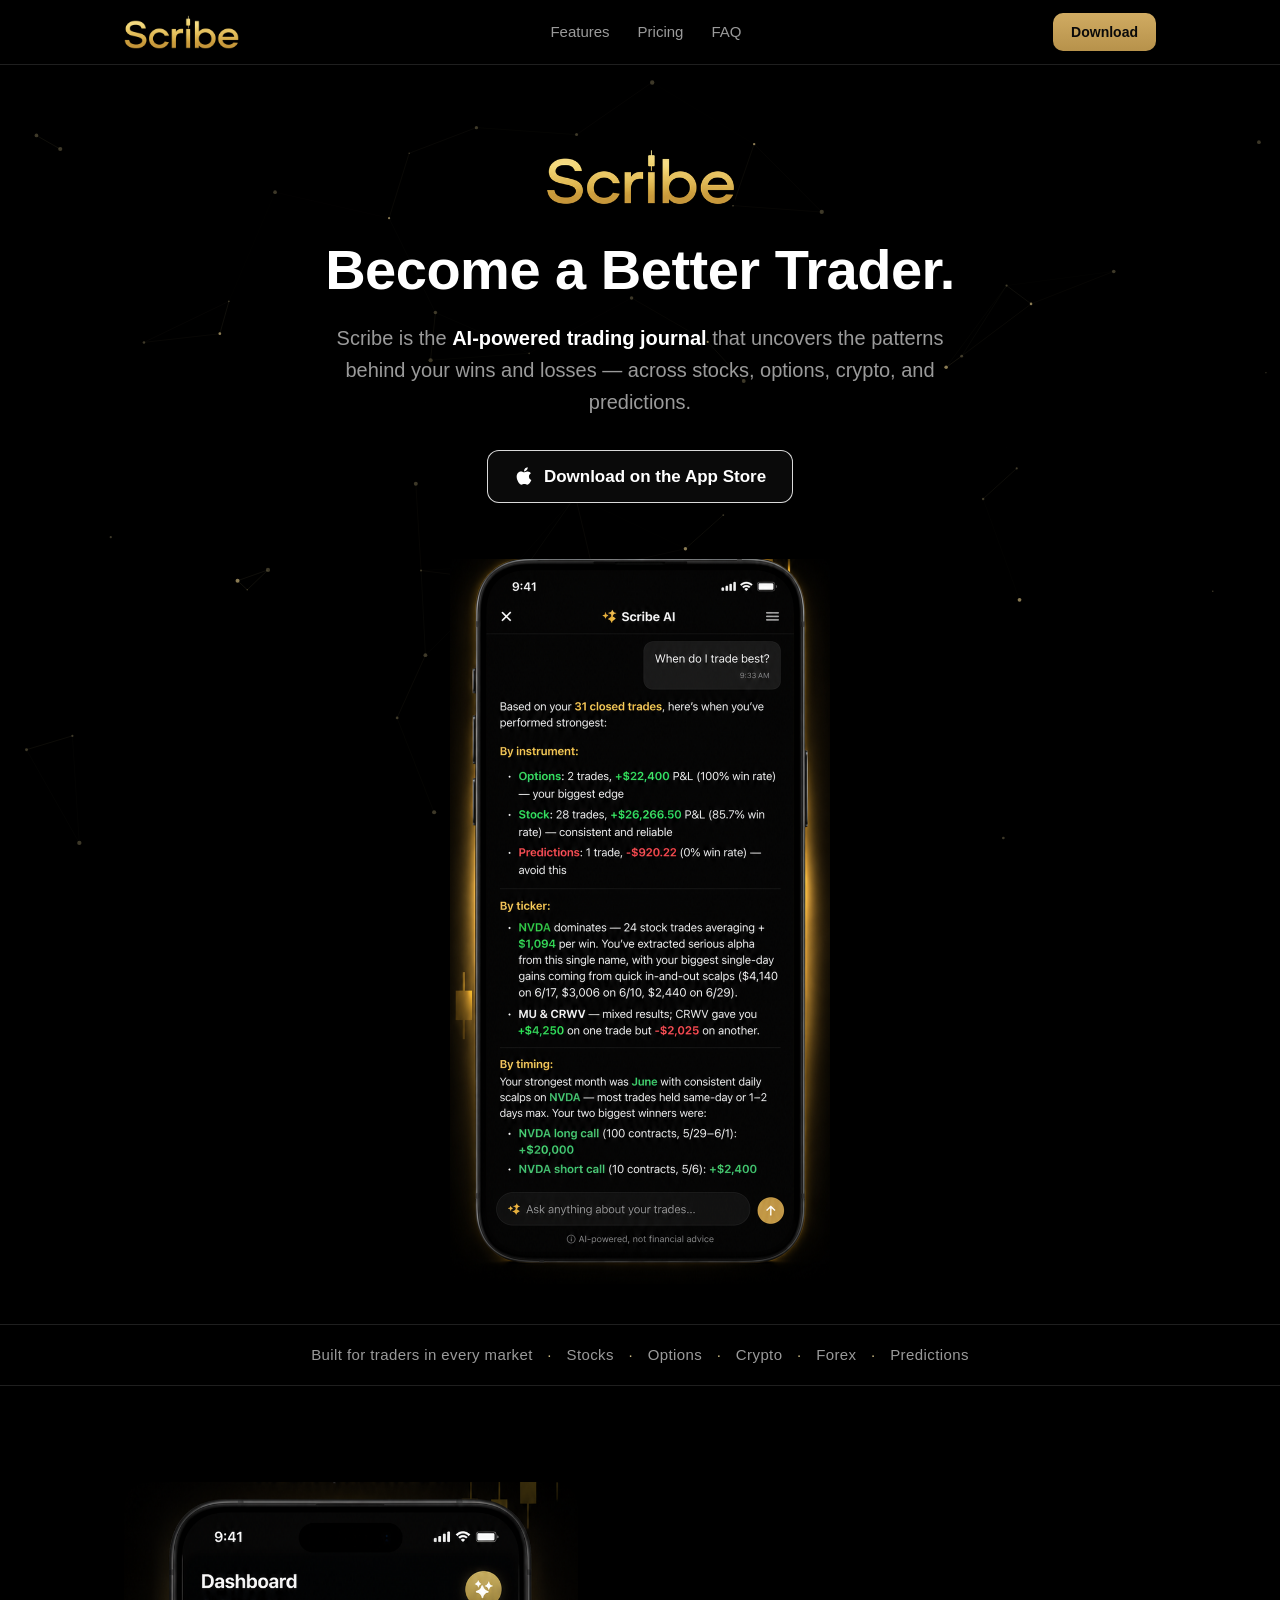
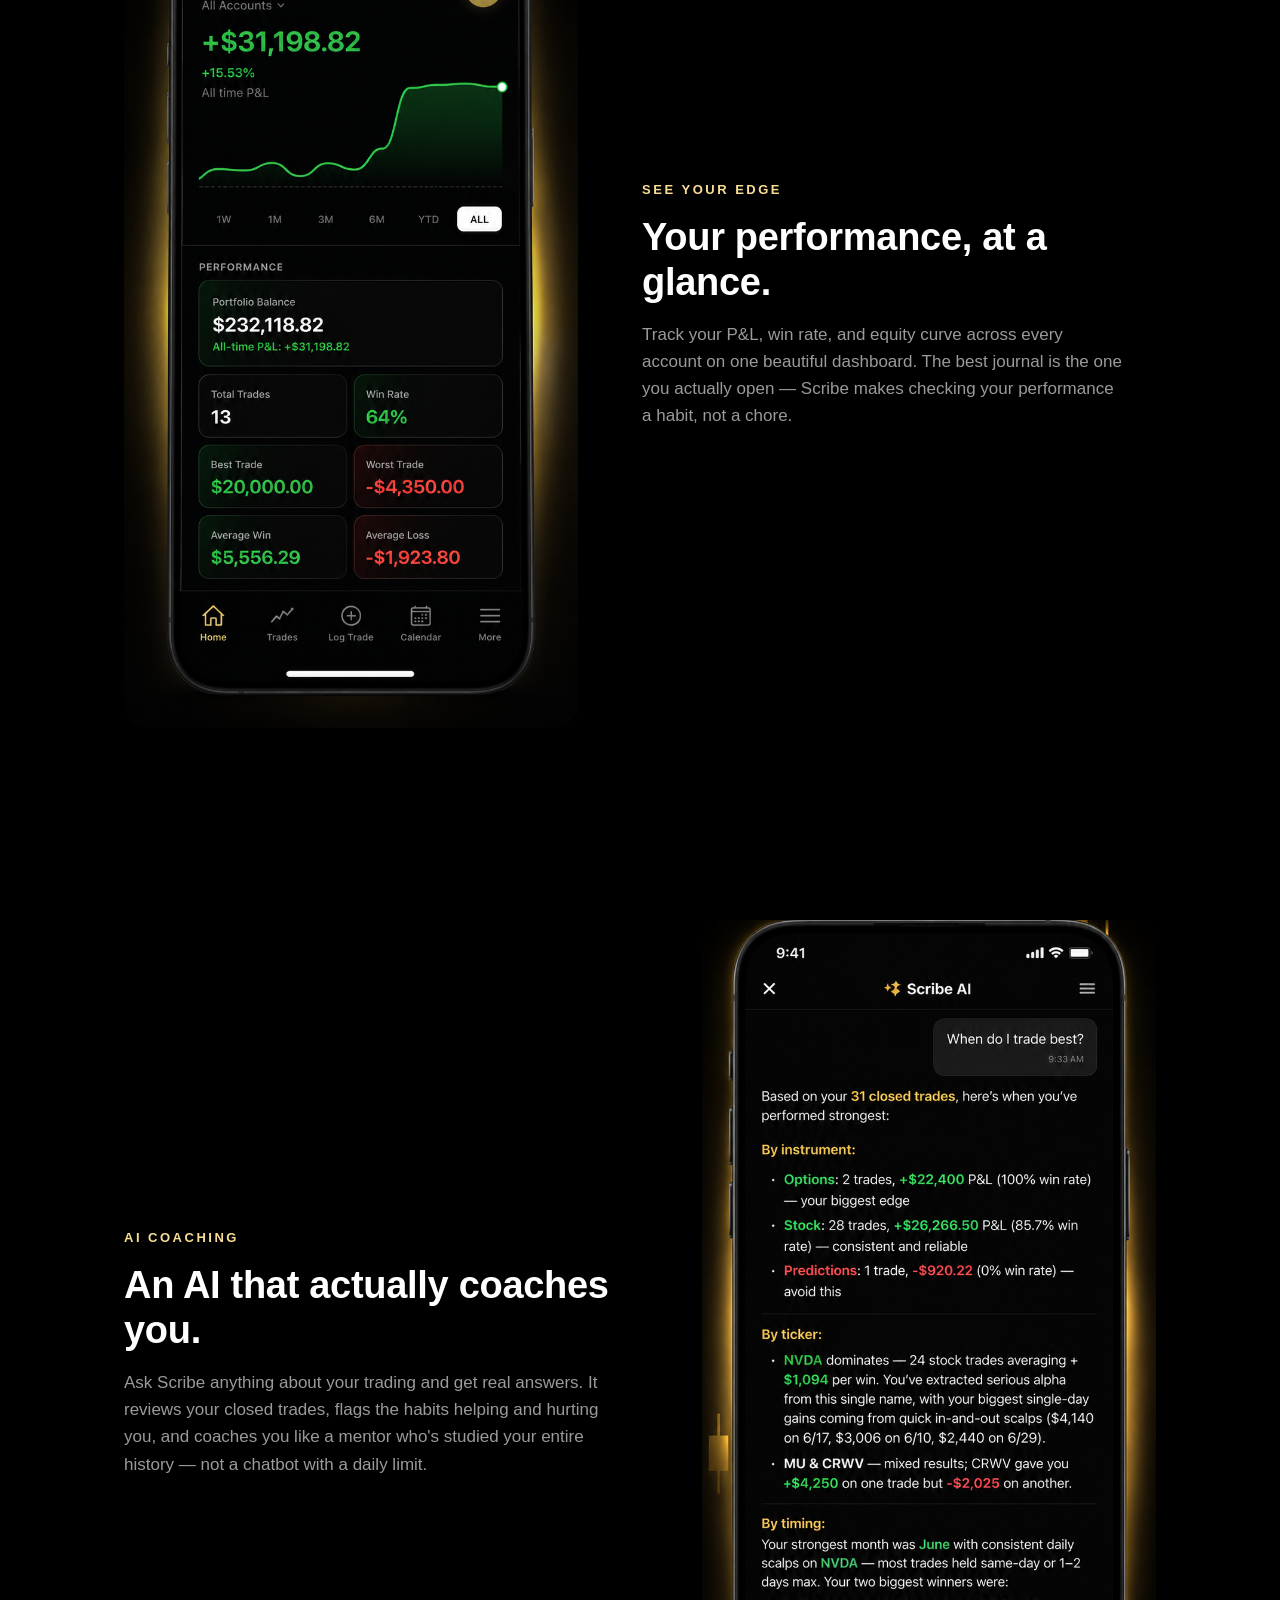
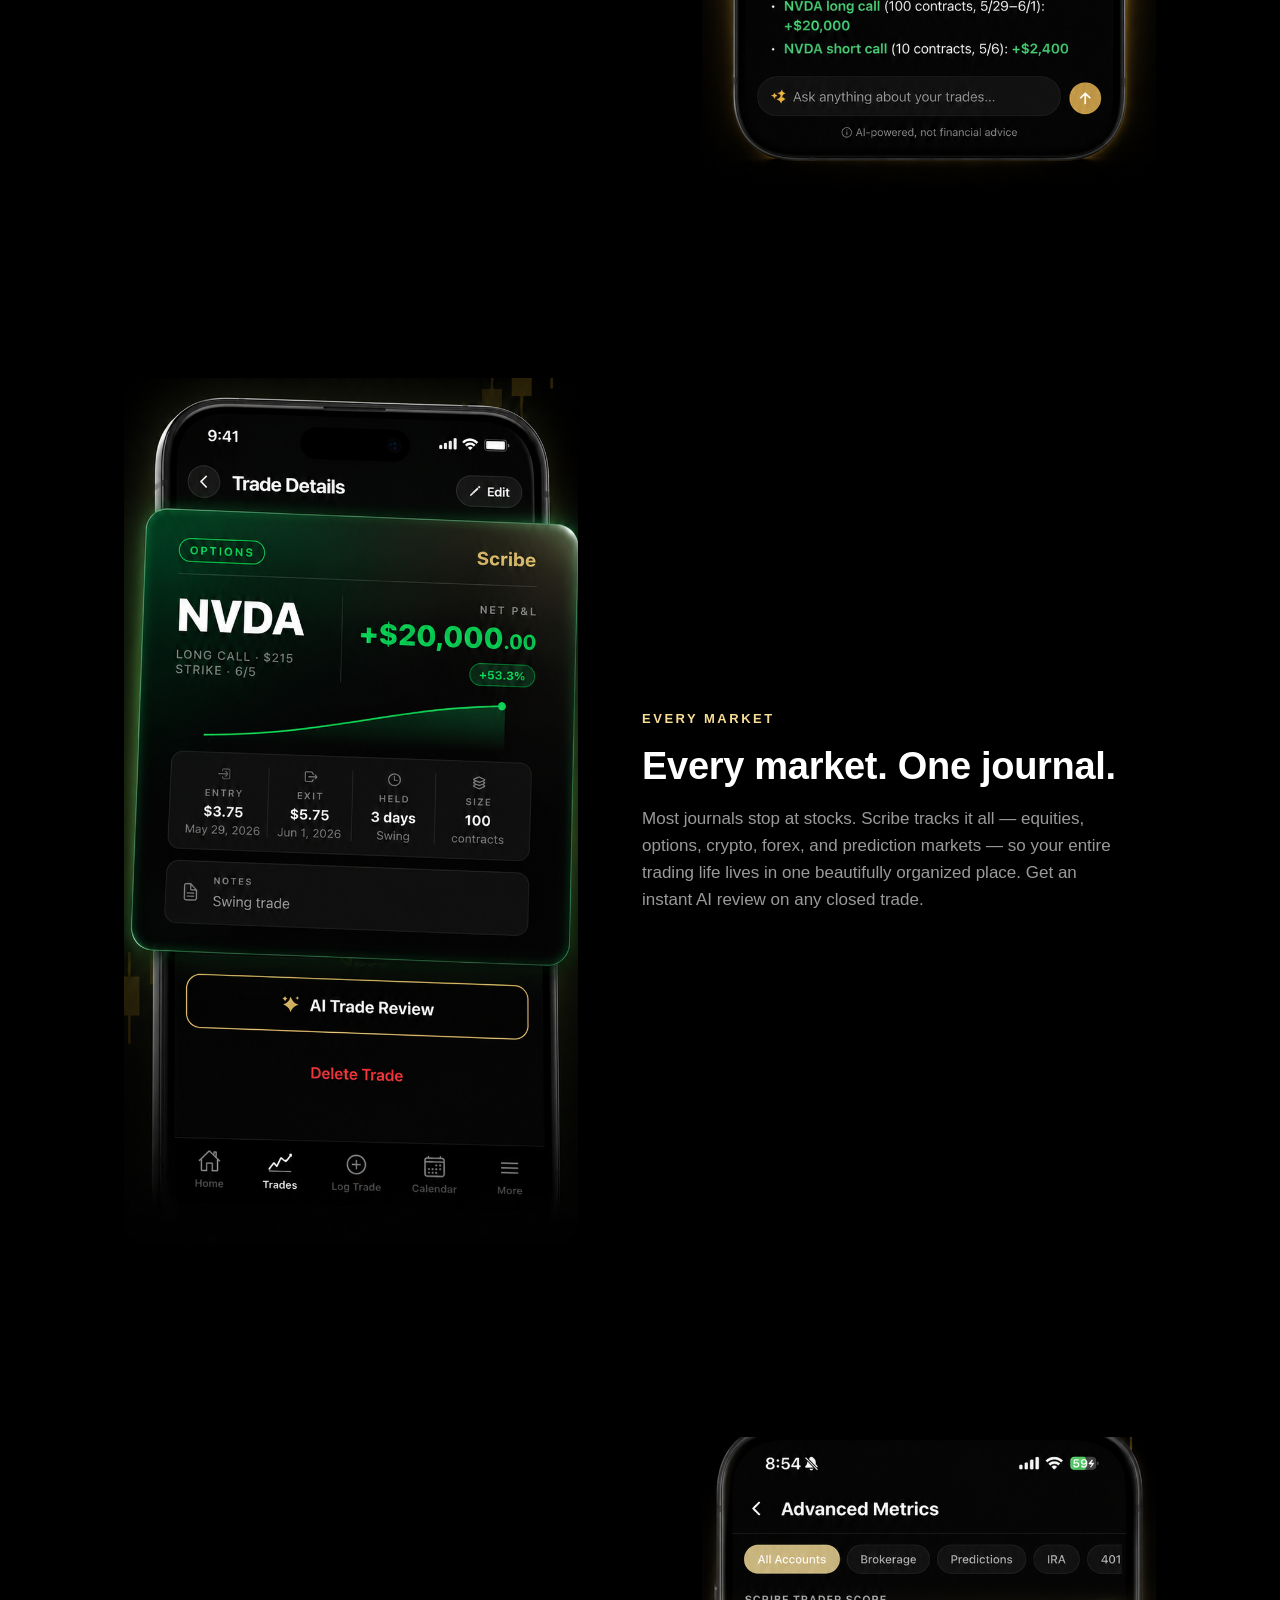
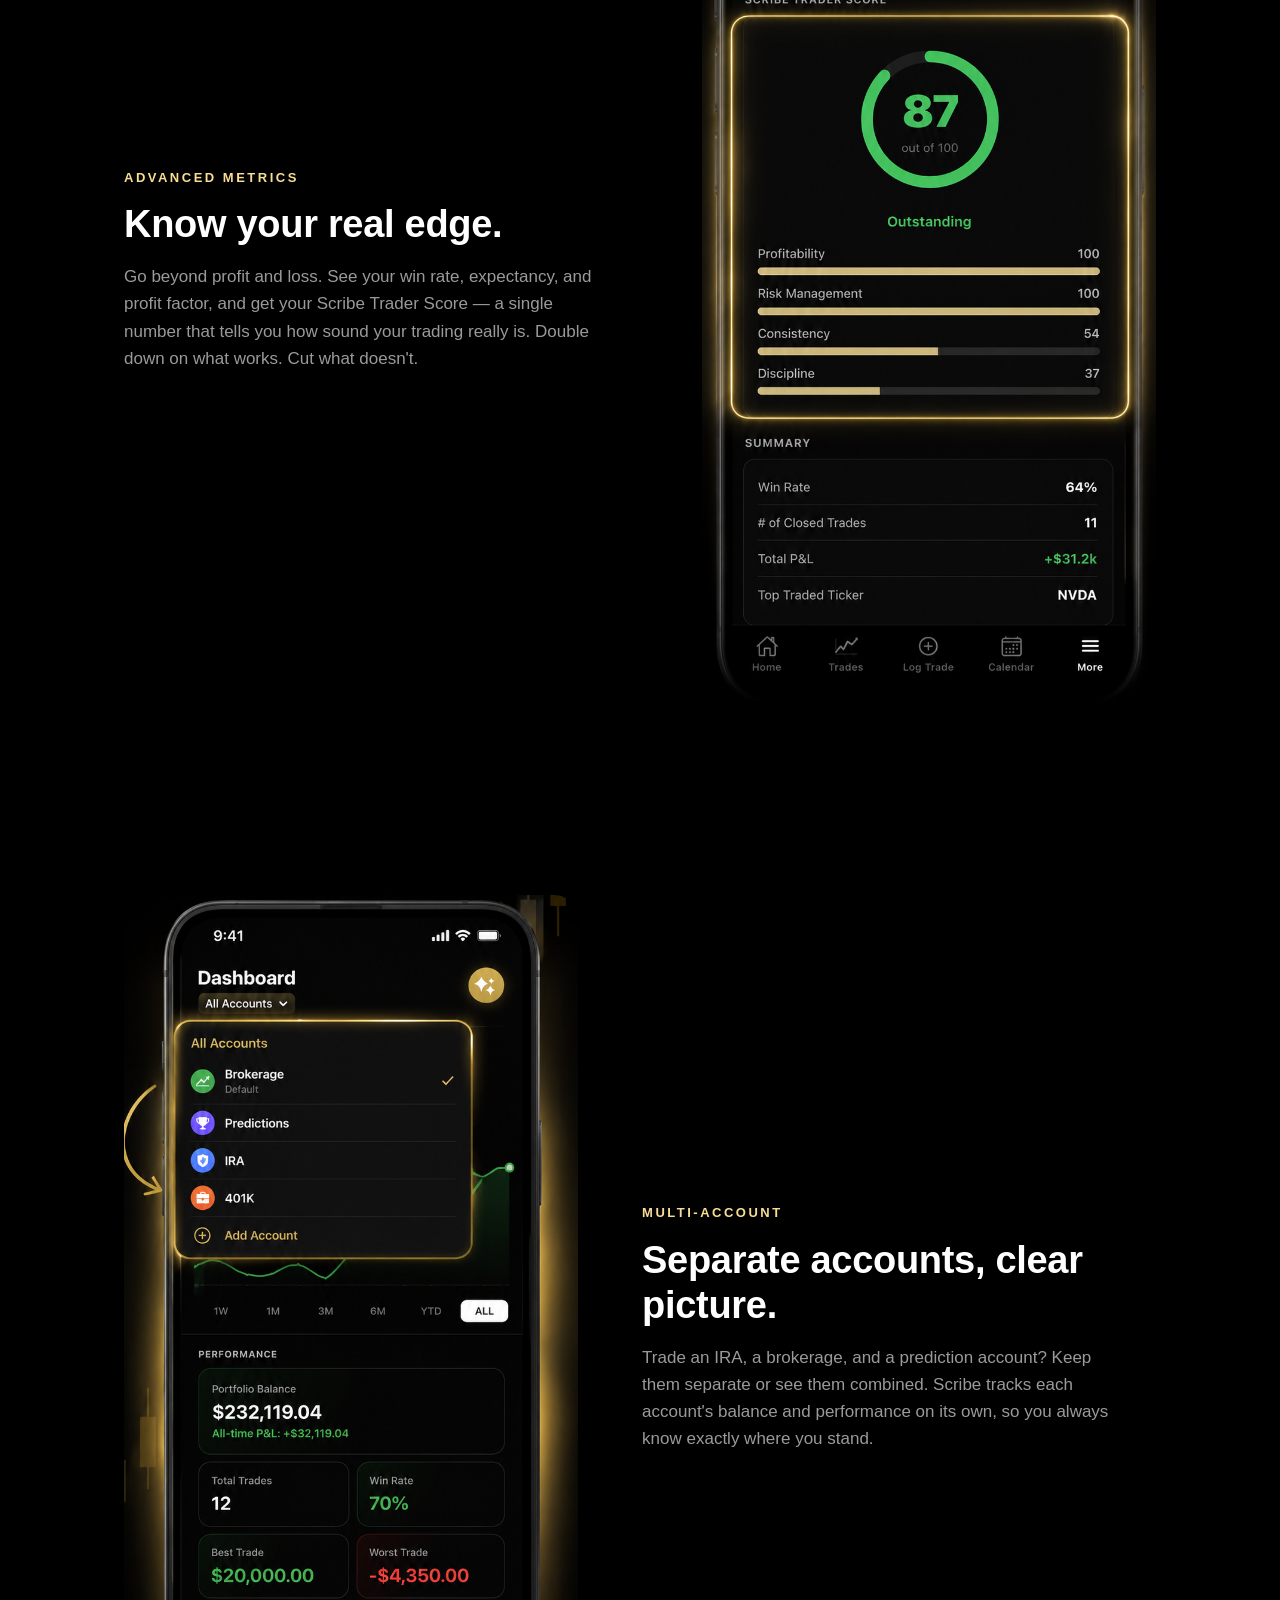
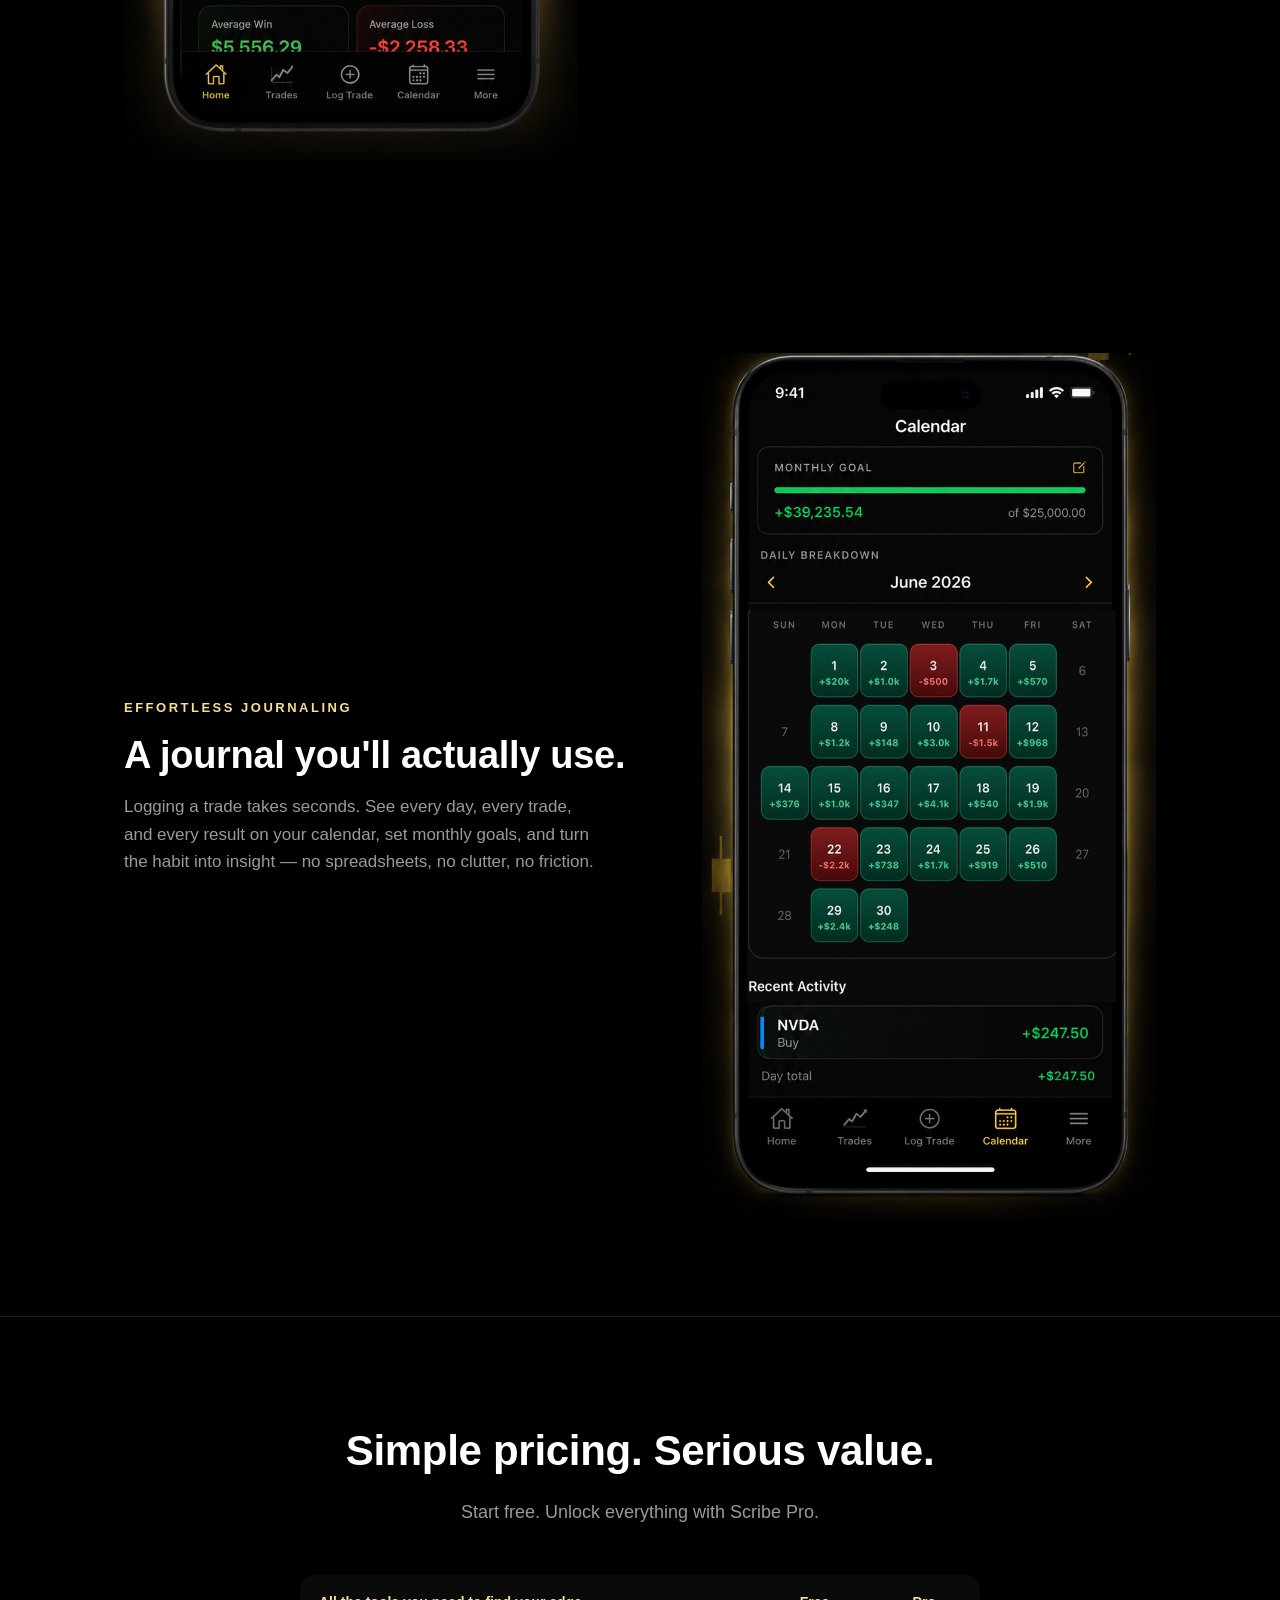
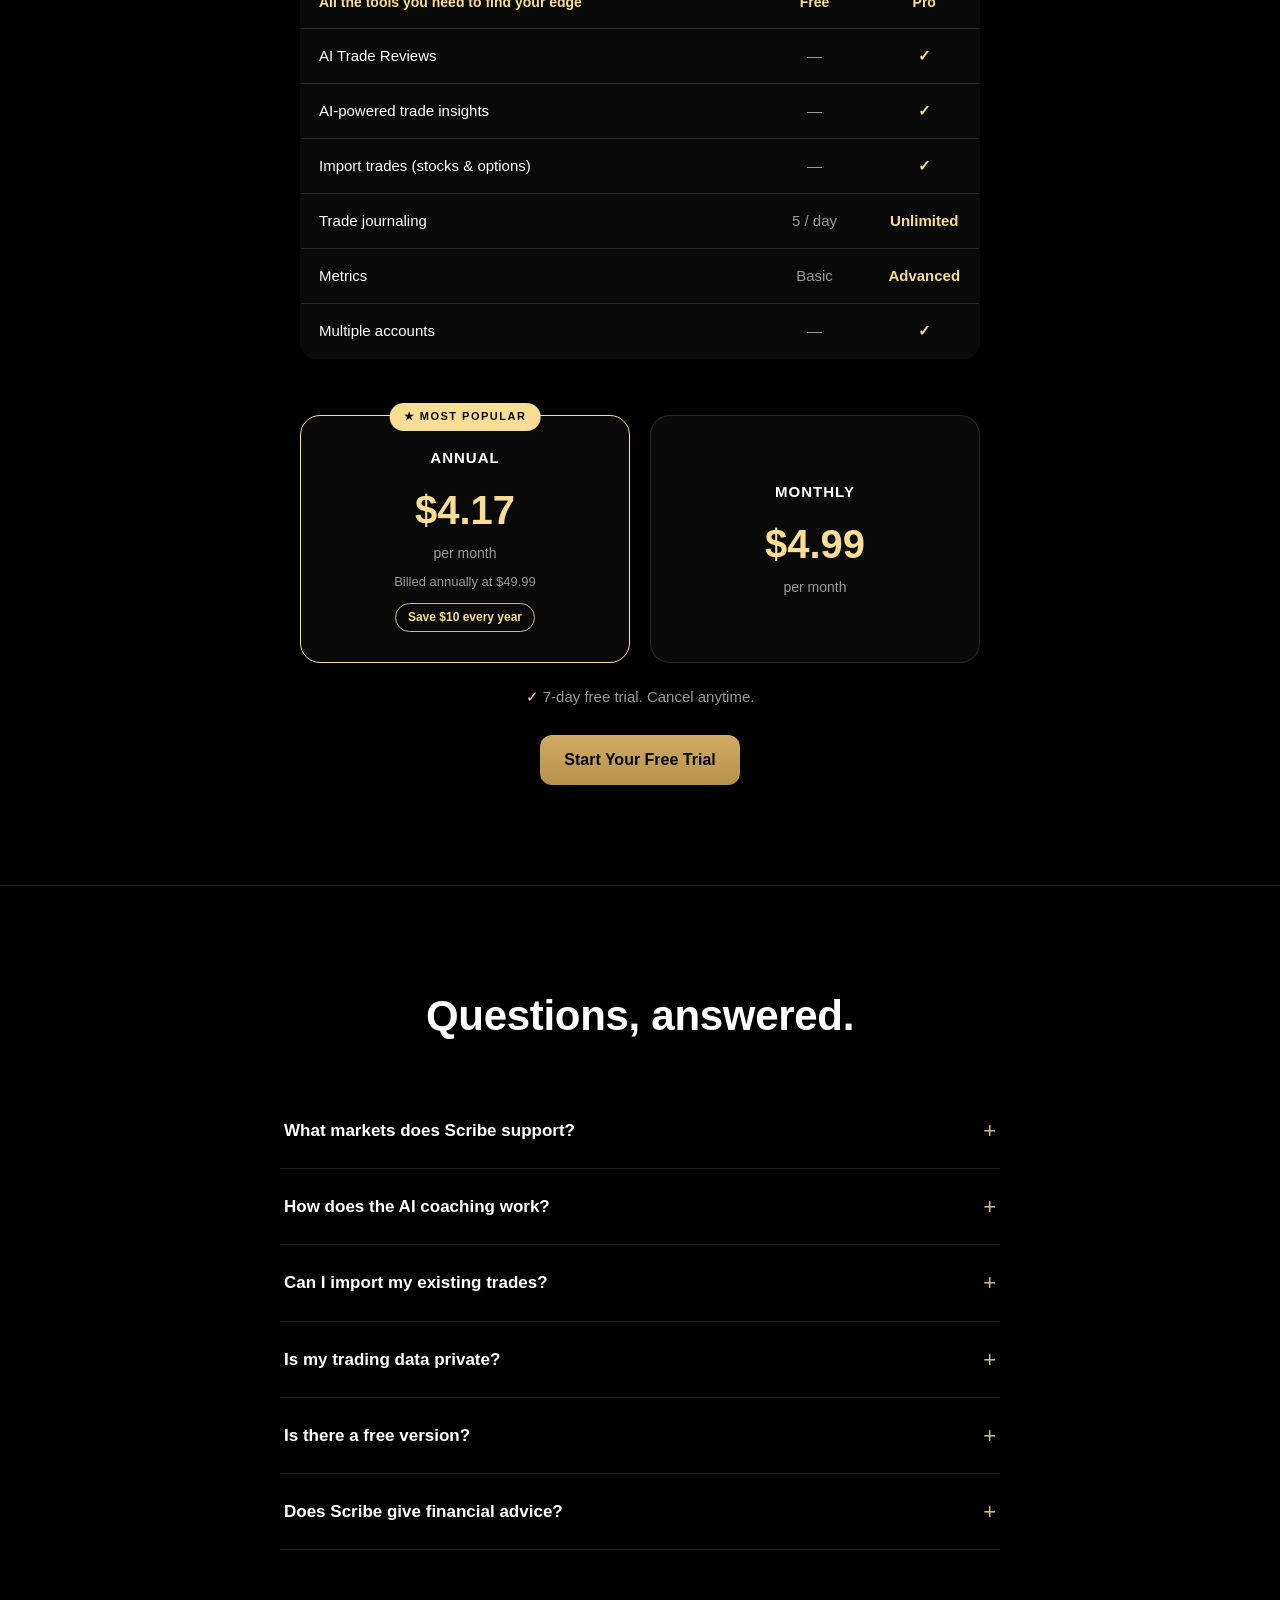
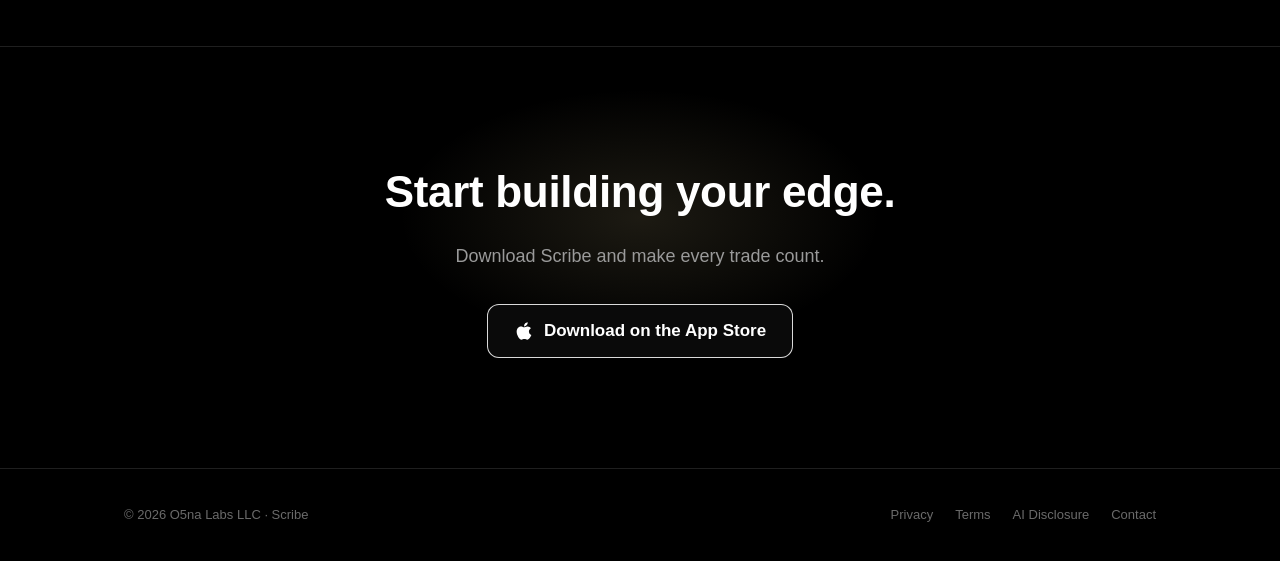
==== commit 9e5997fd: "Add files via upload" ====
--- a/index.html
+++ b/index.html
@@ -30,7 +30,7 @@
   /* NAV */
   nav{position:sticky;top:0;z-index:50;background:rgba(0,0,0,.82);backdrop-filter:blur(14px);-webkit-backdrop-filter:blur(14px);border-bottom:1px solid var(--line)}
   .nav-inner{display:flex;align-items:center;justify-content:space-between;height:64px}
-  .nav-logo img{height:30px;width:auto}
+  .nav-logo img{height:34px;width:auto;display:block}
   .nav-links{display:flex;gap:28px;align-items:center;font-size:15px;color:var(--muted)}
   .nav-links a:hover{color:#fff}
   .btn{display:inline-block;background:linear-gradient(180deg,#D0AB62,#B7924B);color:#0a0a0a;font-weight:700;border-radius:12px;padding:12px 24px;font-size:16px;transition:opacity .15s}
@@ -134,7 +134,7 @@
 
 <nav>
   <div class="wrap nav-inner">
-    <a class="nav-logo" href="#"><img src="/email-logo.png" alt="Scribe"></a>
+    <a class="nav-logo" href="#"><img src="assets/logo-nav.png" alt="Scribe"></a>
     <div class="nav-links">
       <a href="#features">Features</a>
       <a href="#pricing">Pricing</a>
@@ -146,7 +146,7 @@
 
 <header>
   <div class="wrap">
-    <img class="hero-logo" src="/email-logo.png" alt="Scribe">
+    <img class="hero-logo" src="assets/logo-nav.png" alt="Scribe">
     <h1>Become a Better Trader.</h1>
     <p class="hero-sub">Scribe is the <b>AI-powered trading journal</b> that uncovers the patterns behind your wins and losses — across stocks, options, crypto, and predictions.</p>
     <a class="store-btn" href="TODO_APP_STORE_URL">
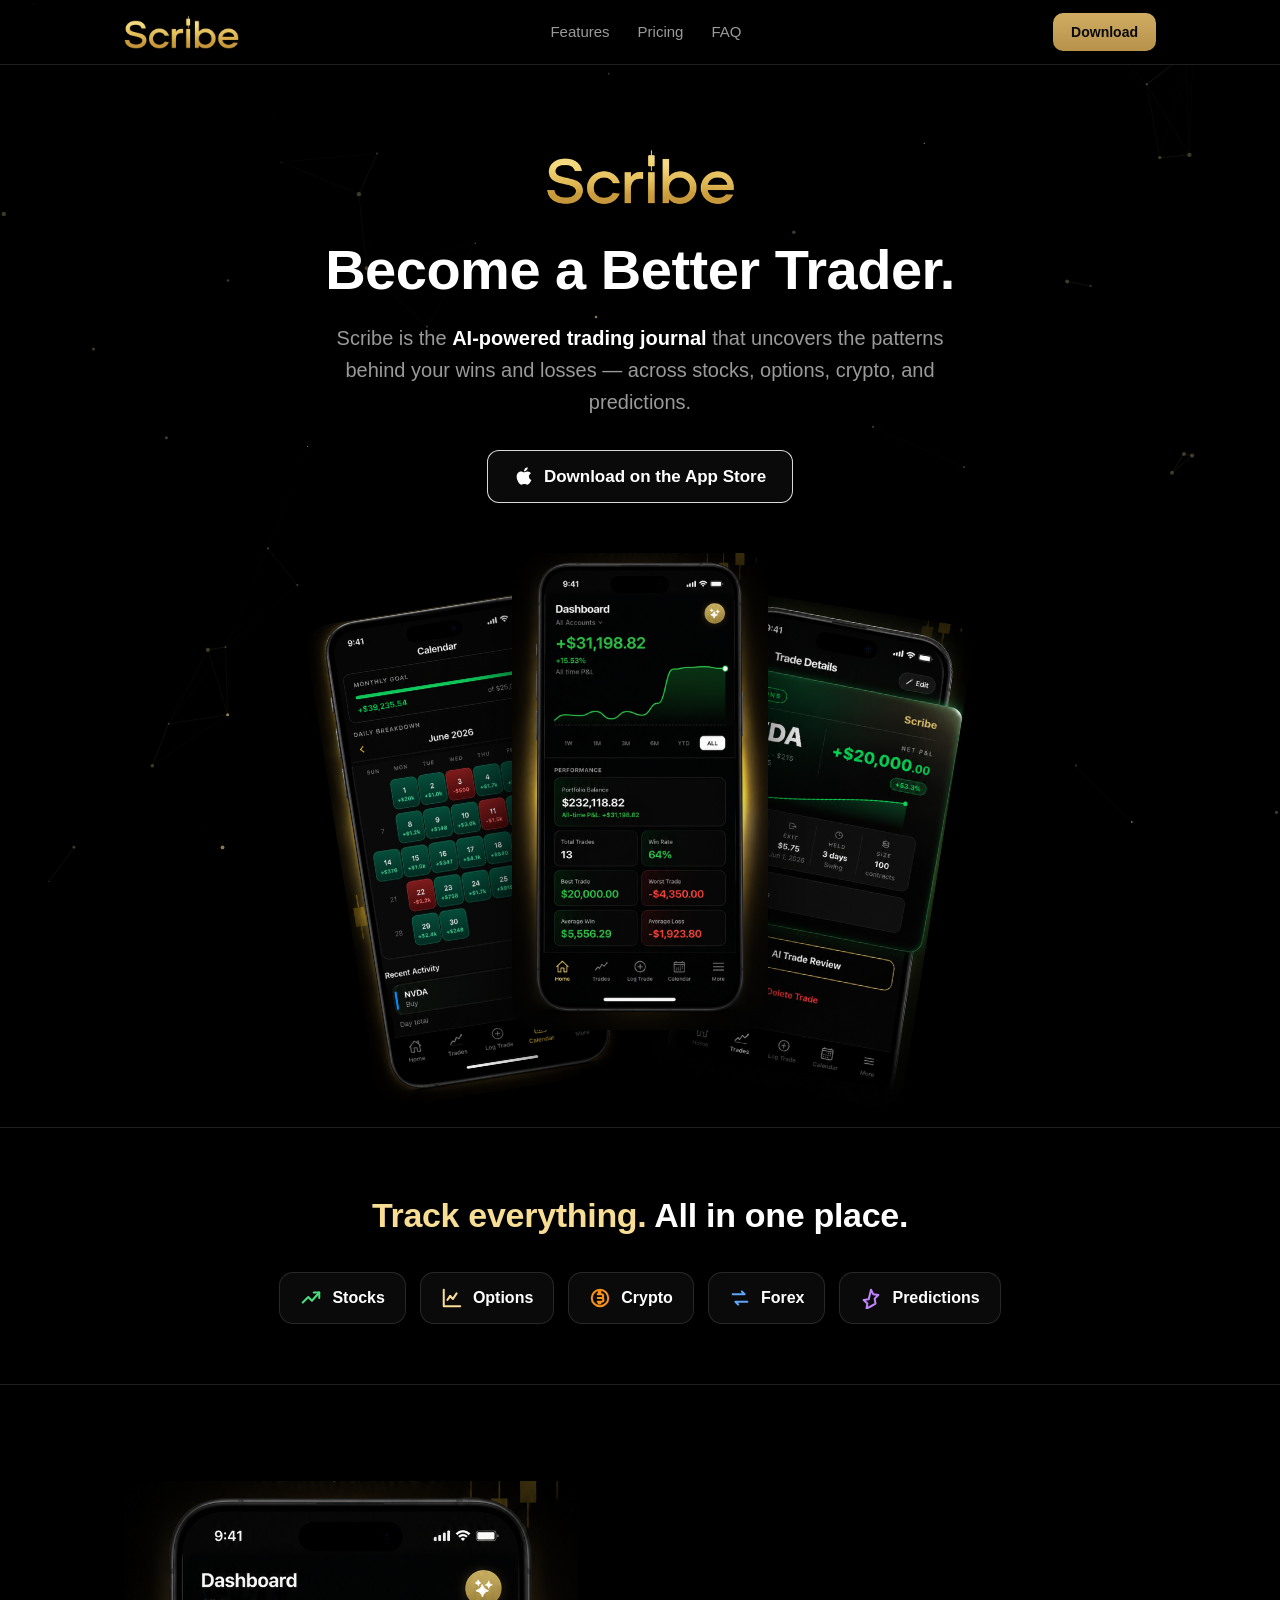
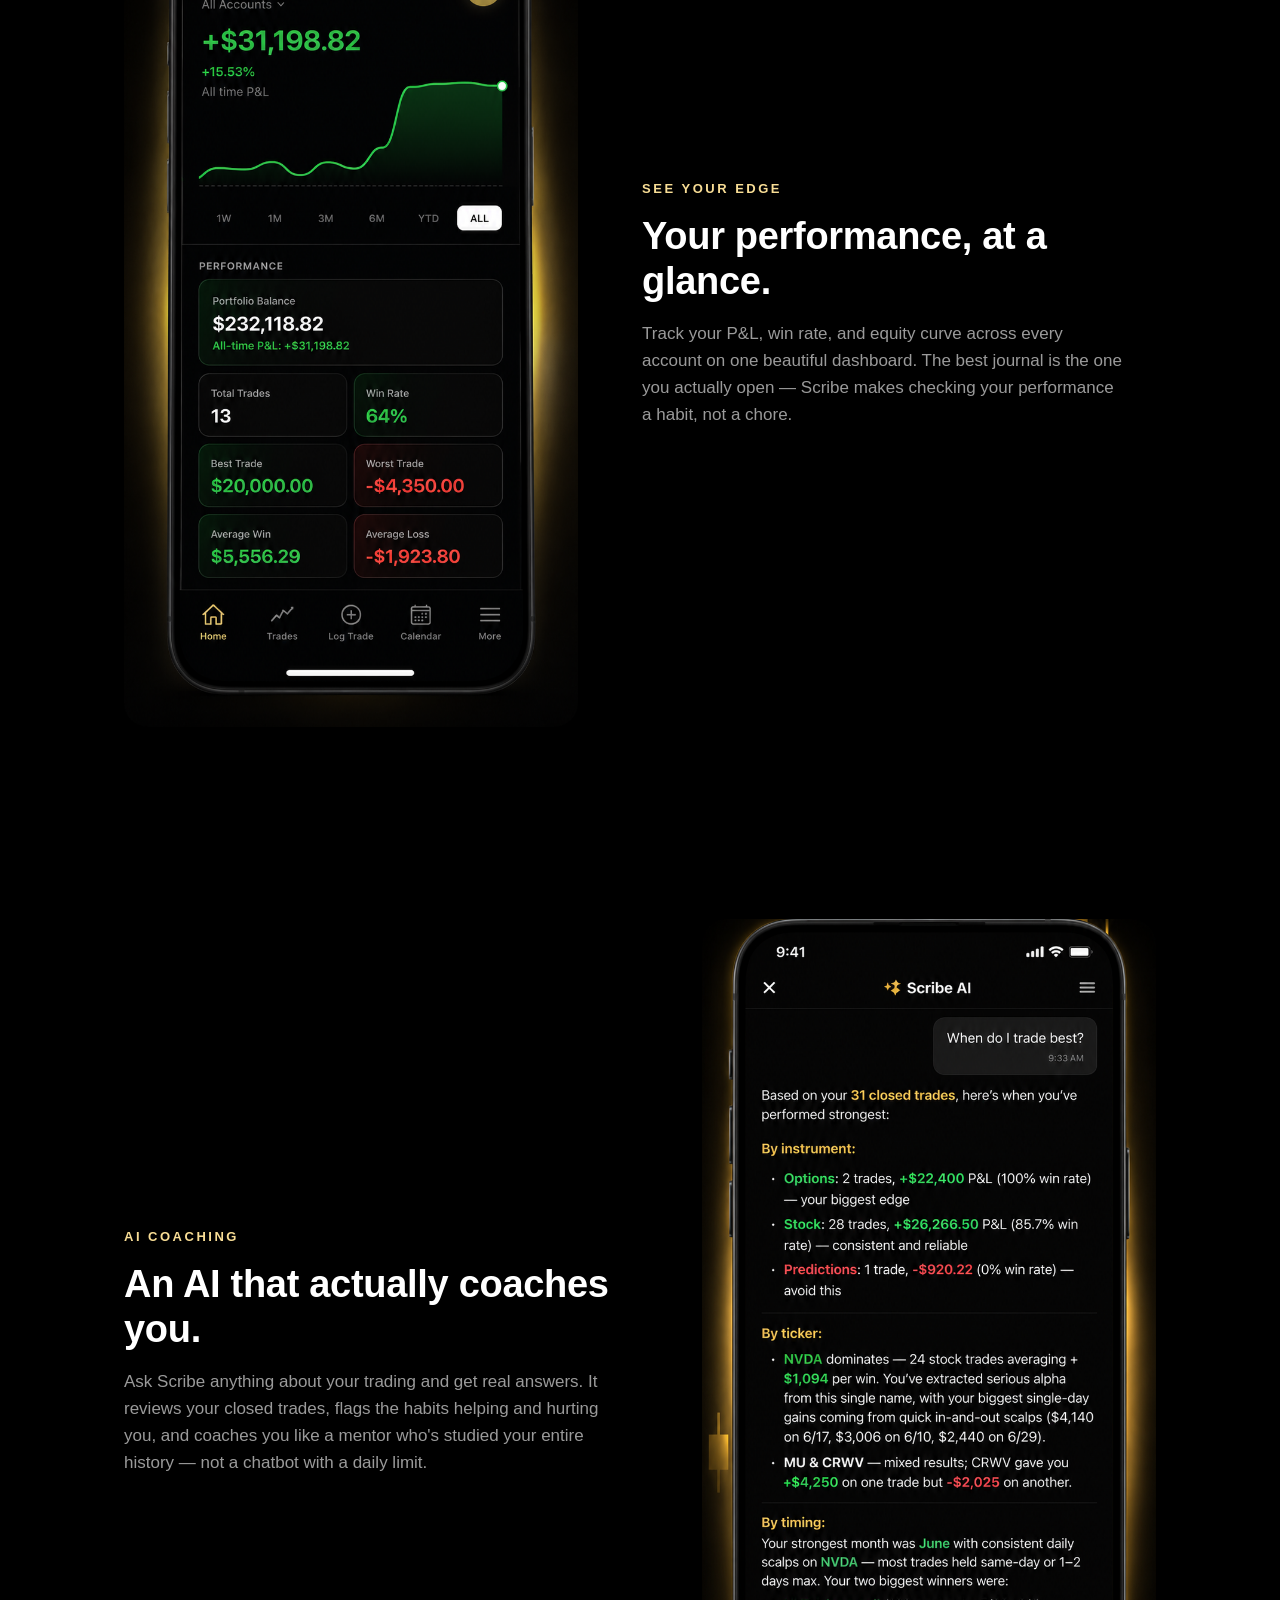
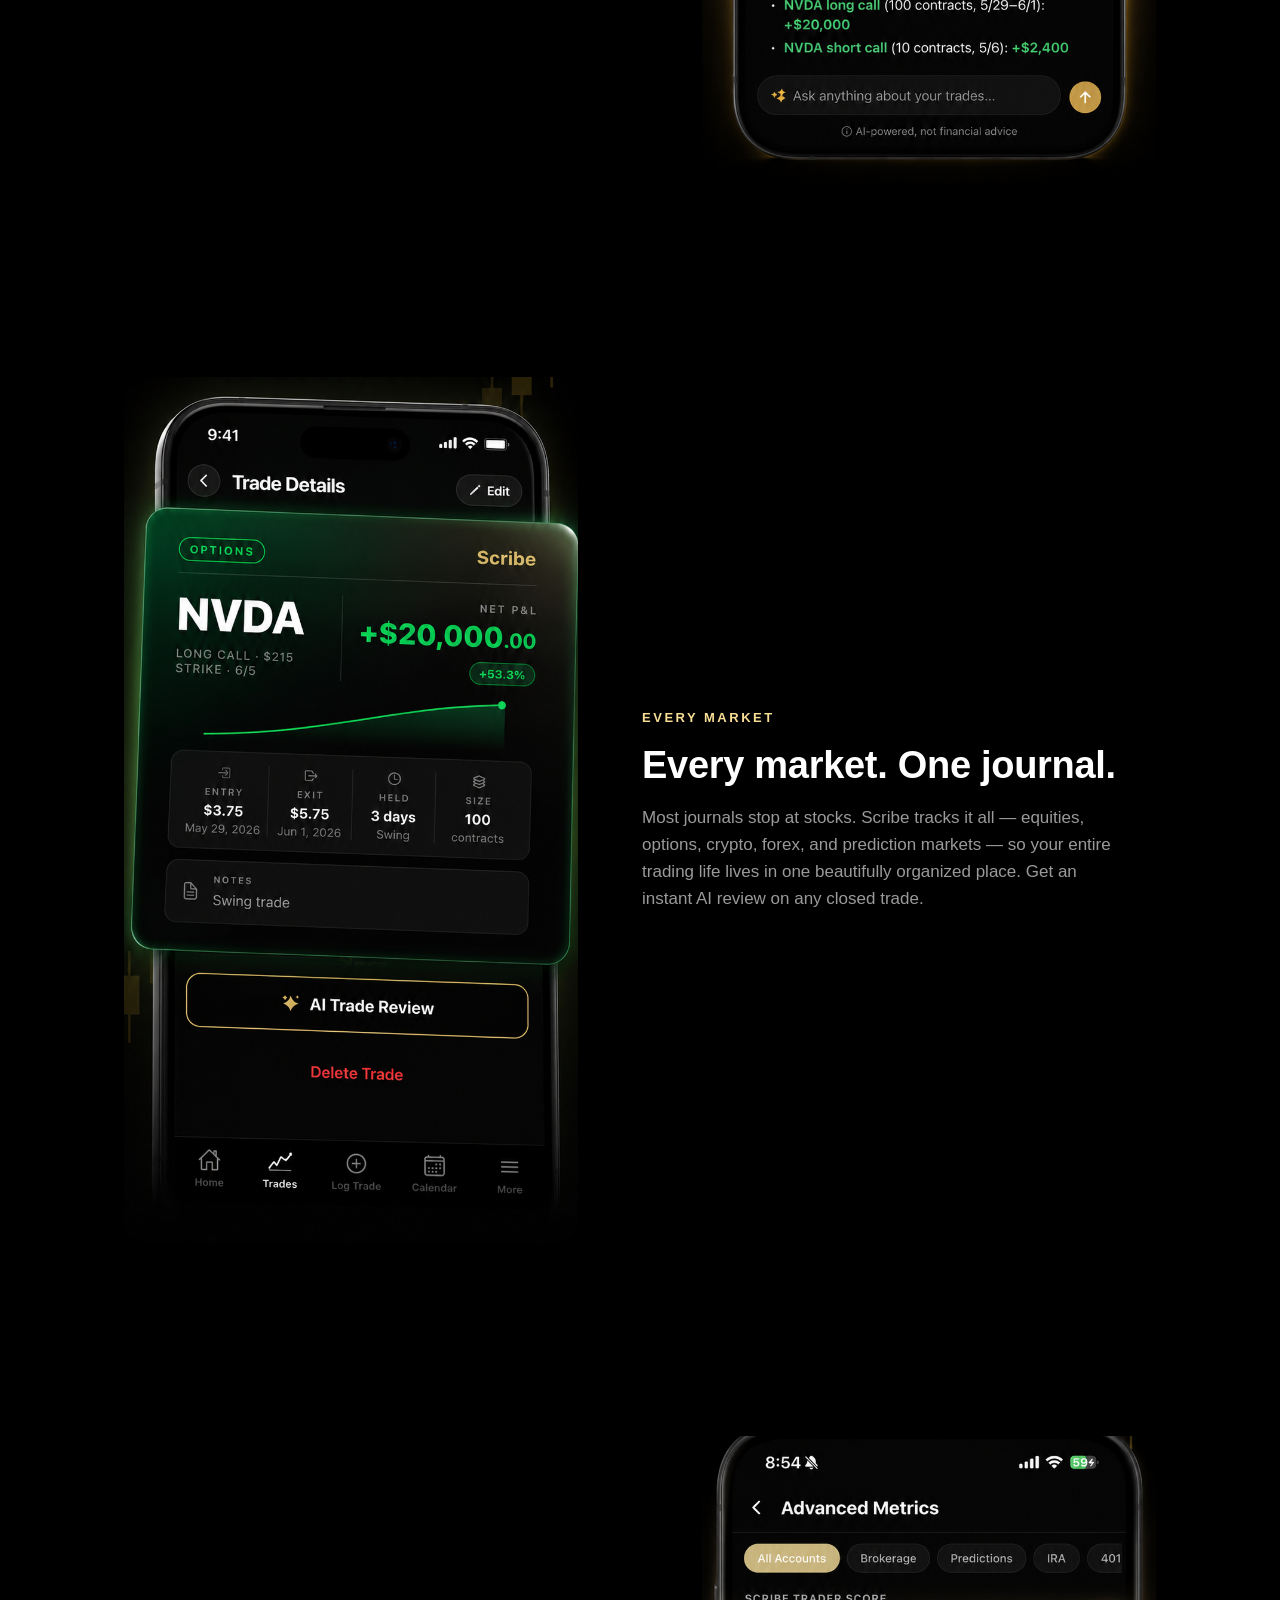
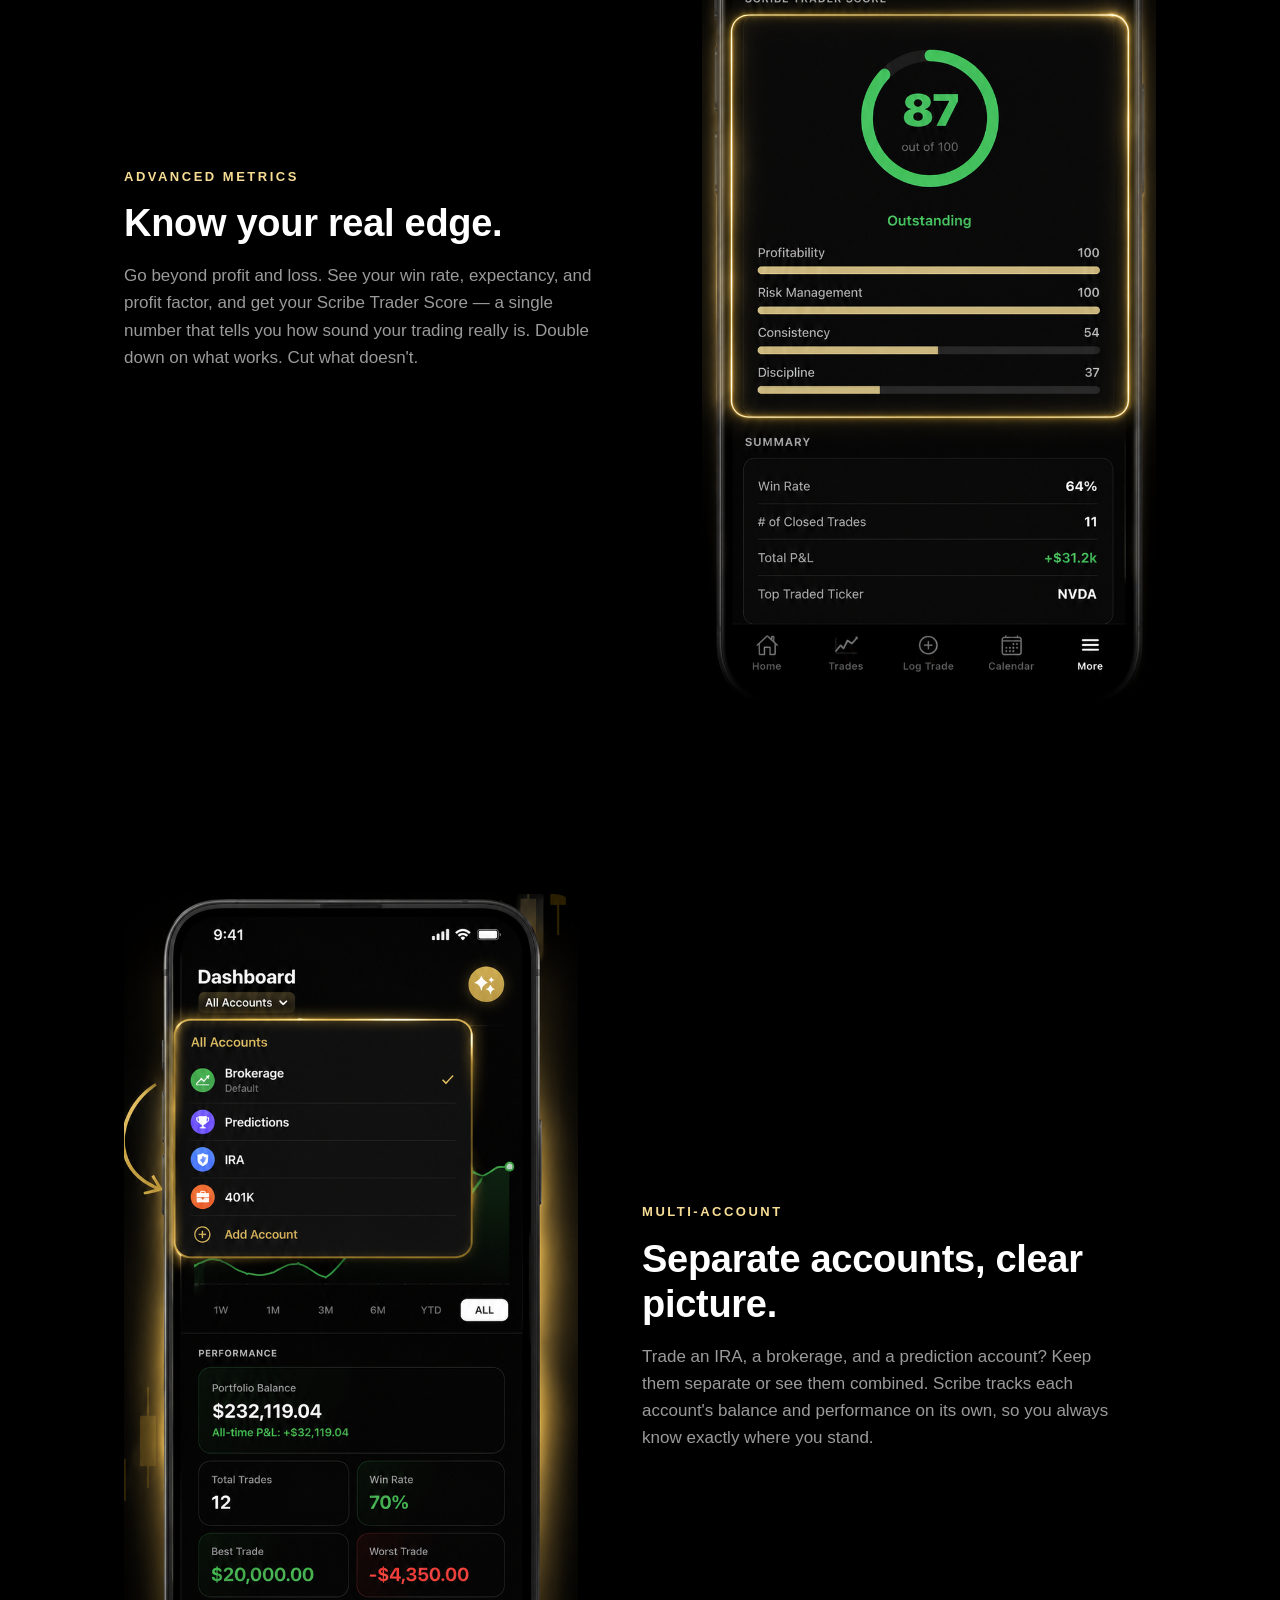
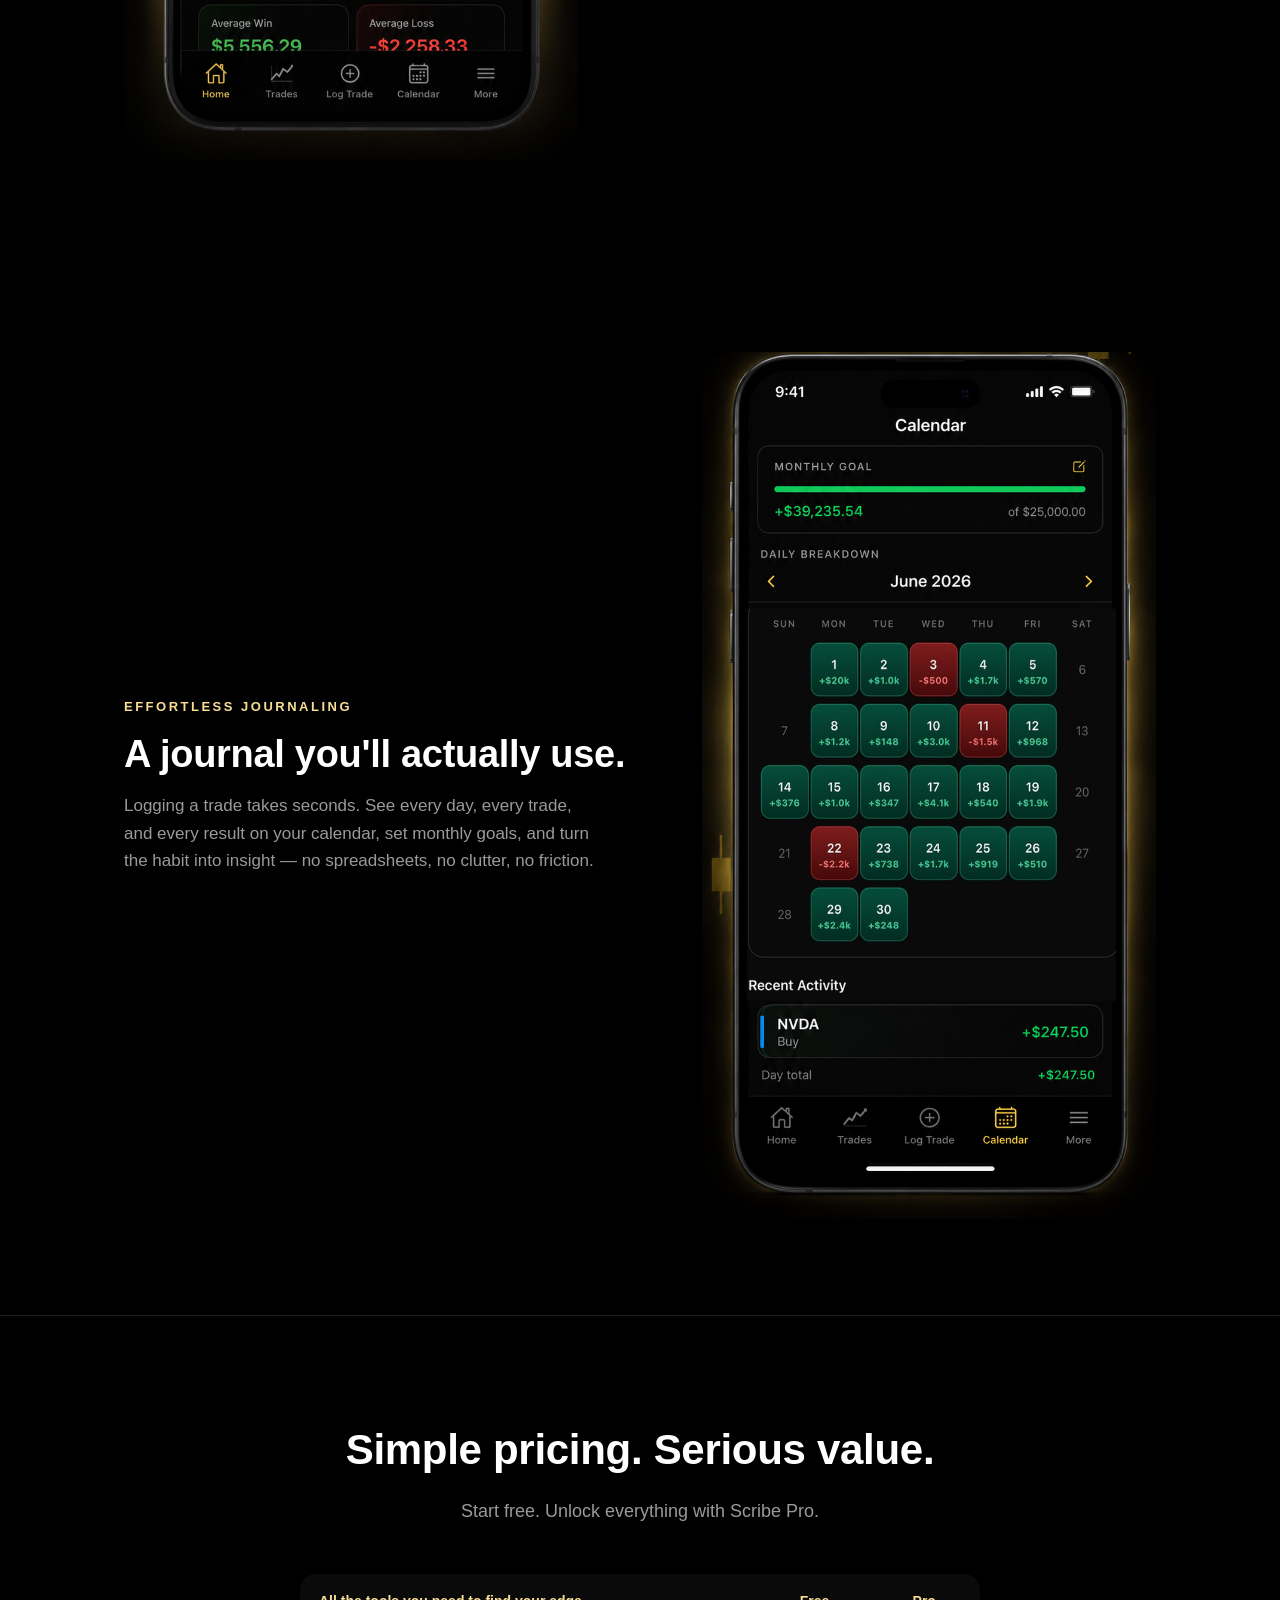
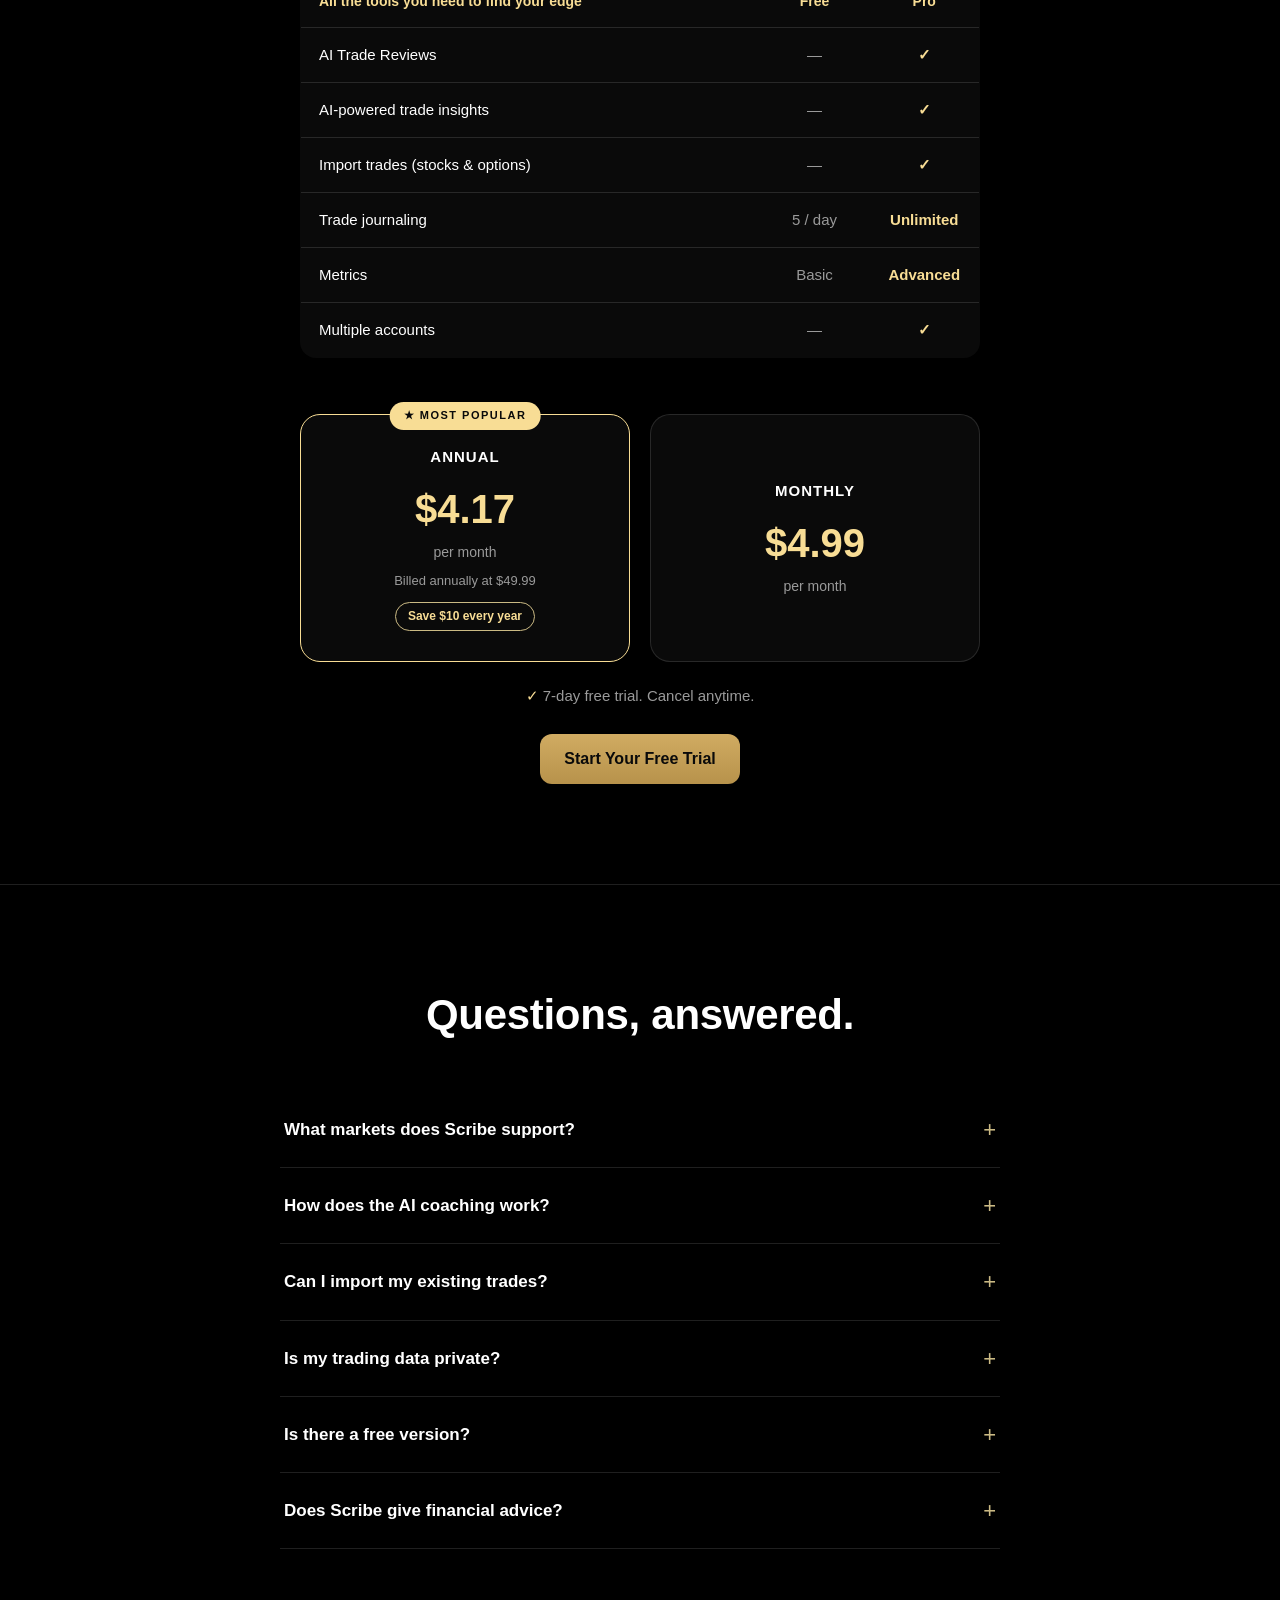
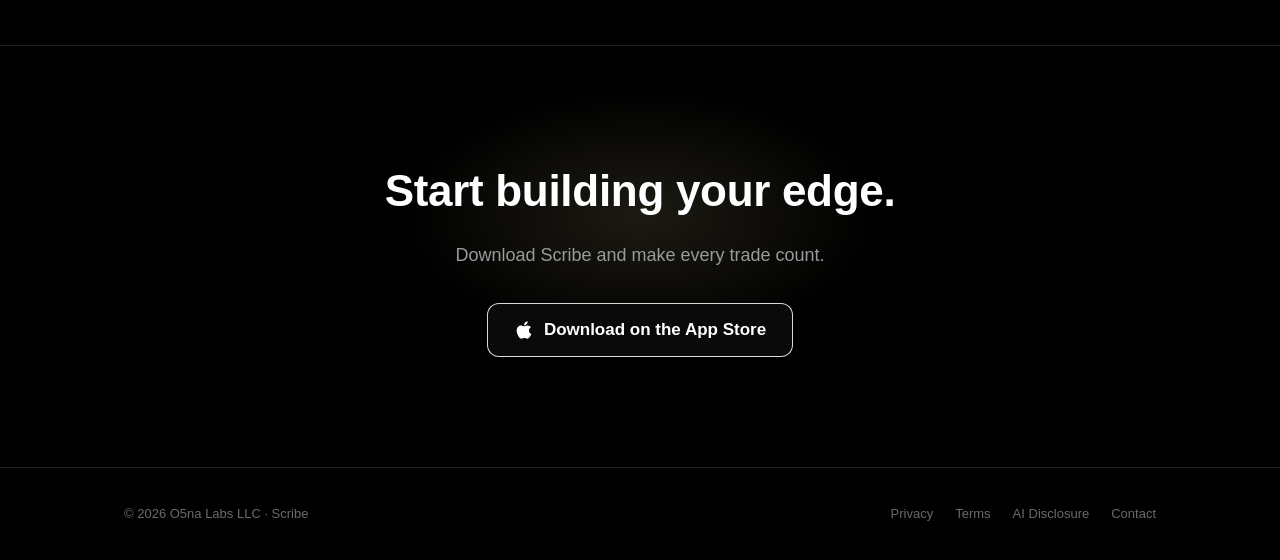
==== commit ce3d1eb5: "Add files via upload" ====
--- a/index.html
+++ b/index.html
@@ -46,13 +46,25 @@
   .store-btn{display:inline-flex;align-items:center;gap:10px;background:#0A0A0A;border:1.5px solid rgba(255,255,255,.85);color:#fff;border-radius:12px;padding:12px 26px;font-size:17px;font-weight:600;transition:background .15s}
   .store-btn:hover{background:#161616}
   .store-btn svg{width:20px;height:20px;fill:#fff}
-  .hero-phone{max-width:380px;margin:56px auto 0;position:relative}
-  .hero-phone::before{content:"";position:absolute;inset:-8% -14%;background:radial-gradient(closest-side,rgba(203,186,132,.28),transparent 72%);z-index:0}
-  .hero-phone img{position:relative;z-index:1}
-
-  /* STRIP */
-  .strip{border-top:1px solid var(--line);border-bottom:1px solid var(--line);padding:18px 0;text-align:center;color:var(--muted);font-size:15px;letter-spacing:.4px}
-  .strip .dot{color:var(--gold);padding:0 10px}
+  .hero-stack{position:relative;height:520px;margin:64px auto 0;max-width:720px}
+  .hero-stack::before{content:"";position:absolute;left:50%;top:44%;transform:translate(-50%,-50%);width:560px;height:420px;max-width:96vw;background:radial-gradient(closest-side,rgba(203,186,132,.26),transparent 72%);z-index:0}
+  .hs-card{position:absolute;left:50%;top:0;width:256px;border-radius:26px;box-shadow:0 26px 60px rgba(0,0,0,.72);z-index:1;transition:transform .35s ease}
+  .hs-center{transform:translateX(-50%) translateY(-14px);z-index:3}
+  .hs-left{transform:translateX(-50%) translateX(-172px) translateY(38px) rotate(-9deg);z-index:2}
+  .hs-right{transform:translateX(-50%) translateX(172px) translateY(38px) rotate(9deg);z-index:2}
+  .hero-stack:hover .hs-left{transform:translateX(-50%) translateX(-192px) translateY(30px) rotate(-11deg)}
+  .hero-stack:hover .hs-right{transform:translateX(-50%) translateX(192px) translateY(30px) rotate(11deg)}
+  .hero-stack:hover .hs-center{transform:translateX(-50%) translateY(-22px)}
+
+  /* MARKETS STRIP */
+  .strip{border-top:1px solid var(--line);border-bottom:1px solid var(--line);padding:60px 0;text-align:center}
+  .strip-head{font-size:34px;font-weight:800;letter-spacing:-.3px;margin-bottom:30px}
+  .strip-head .g{color:var(--gold-bright)}
+  .strip-head .w{color:#fff}
+  .markets{display:flex;flex-wrap:wrap;justify-content:center;gap:14px}
+  .mkt{display:inline-flex;align-items:center;gap:10px;background:var(--card);border:1px solid var(--line);border-radius:14px;padding:12px 20px;font-size:16px;font-weight:600;color:#fff}
+  .mkt svg{width:22px;height:22px;flex:none}
+  @media(max-width:600px){.strip-head{font-size:26px}.mkt{padding:10px 16px;font-size:15px}}
 
   /* FEATURES */
   section.feature{padding:96px 0}
@@ -116,6 +128,10 @@
   @media (max-width:840px){
     h1{font-size:38px}
     .hero-sub{font-size:17px}
+    .hero-stack{height:400px;margin-top:44px}
+    .hs-card{width:190px;border-radius:20px}
+    .hs-left{transform:translateX(-50%) translateX(-118px) translateY(30px) rotate(-9deg)}
+    .hs-right{transform:translateX(-50%) translateX(118px) translateY(30px) rotate(9deg)}
     .feat,.feat.rev{flex-direction:column;gap:40px}
     .feat-img{flex:none;max-width:320px}
     .feat-copy h2{font-size:30px}
@@ -153,12 +169,40 @@
       <svg viewBox="0 0 384 512" xmlns="http://www.w3.org/2000/svg"><path d="M318.7 268.7c-.2-36.7 16.4-64.4 50-84.8-18.8-26.9-47.2-41.7-84.7-44.6-35.5-2.8-74.3 20.7-88.5 20.7-15 0-49.4-19.7-76.4-19.7C63.3 141.2 4 184.8 4 273.5q0 39.3 14.4 81.2c12.8 36.7 59 126.7 107.2 125.2 25.2-.6 43-17.9 75.8-17.9 31.8 0 48.3 17.9 76.4 17.9 48.6-.7 90.4-82.5 102.6-119.3-65.2-30.7-61.7-90-61.7-91.9zm-56.6-164.2c27.3-32.4 24.8-61.9 24-72.5-24.1 1.4-52 16.4-67.9 34.9-17.5 19.8-27.8 44.3-25.6 71.9 26.1 2 49.9-11.4 69.5-34.3z"/></svg>
       Download on the App Store
     </a>
-    <div class="hero-phone"><img src="assets/shot-ai.png" alt="Scribe AI trading coach analyzing trades"></div>
+    <div class="hero-stack">
+      <img class="hs-card hs-left" src="assets/shot-calendar.png" alt="Scribe trading calendar">
+      <img class="hs-card hs-right" src="assets/shot-card.png" alt="Scribe trade detail card">
+      <img class="hs-card hs-center" src="assets/shot-dashboard.png" alt="Scribe performance dashboard">
+    </div>
   </div>
 </header>
 
 <div class="strip">
-  Built for traders in every market <span class="dot">·</span> Stocks <span class="dot">·</span> Options <span class="dot">·</span> Crypto <span class="dot">·</span> Forex <span class="dot">·</span> Predictions
+  <div class="wrap">
+    <h2 class="strip-head"><span class="g">Track everything.</span> <span class="w">All in one place.</span></h2>
+    <div class="markets">
+      <div class="mkt">
+        <svg viewBox="0 0 24 24" fill="none" stroke="#4ade80" stroke-width="2.2" stroke-linecap="round" stroke-linejoin="round"><polyline points="3 17 9 11 13 15 21 6"/><polyline points="15 6 21 6 21 12"/></svg>
+        Stocks
+      </div>
+      <div class="mkt">
+        <svg viewBox="0 0 24 24" fill="none" stroke="#F8DD95" stroke-width="2.2" stroke-linecap="round" stroke-linejoin="round"><path d="M3 3v18h18"/><path d="M7 14l3-4 3 3 4-6"/><circle cx="10" cy="10" r="1.4" fill="#F8DD95" stroke="none"/></svg>
+        Options
+      </div>
+      <div class="mkt">
+        <svg viewBox="0 0 24 24" fill="none" stroke="#f7931a" stroke-width="2.2" stroke-linecap="round" stroke-linejoin="round"><circle cx="12" cy="12" r="9"/><path d="M9.5 8h4a2 2 0 0 1 0 4h-4m0 0h4.3a2 2 0 0 1 0 4H9.5m1.2-11v2m0 9v2m1.6-13v2m0 9v2"/></svg>
+        Crypto
+      </div>
+      <div class="mkt">
+        <svg viewBox="0 0 24 24" fill="none" stroke="#60a5fa" stroke-width="2.2" stroke-linecap="round" stroke-linejoin="round"><path d="M4 8h13l-3-3m6 11H7l3 3"/></svg>
+        Forex
+      </div>
+      <div class="mkt">
+        <svg viewBox="0 0 24 24" fill="none" stroke="#c084fc" stroke-width="2.2" stroke-linecap="round" stroke-linejoin="round"><path d="M12 3l2.5 5 5.5.8-4 3.9.9 5.5L12 21l-4.9 2.6.9-5.5-4-3.9 5.5-.8z"/></svg>
+        Predictions
+      </div>
+    </div>
+  </div>
 </div>
 
 <div id="features">
